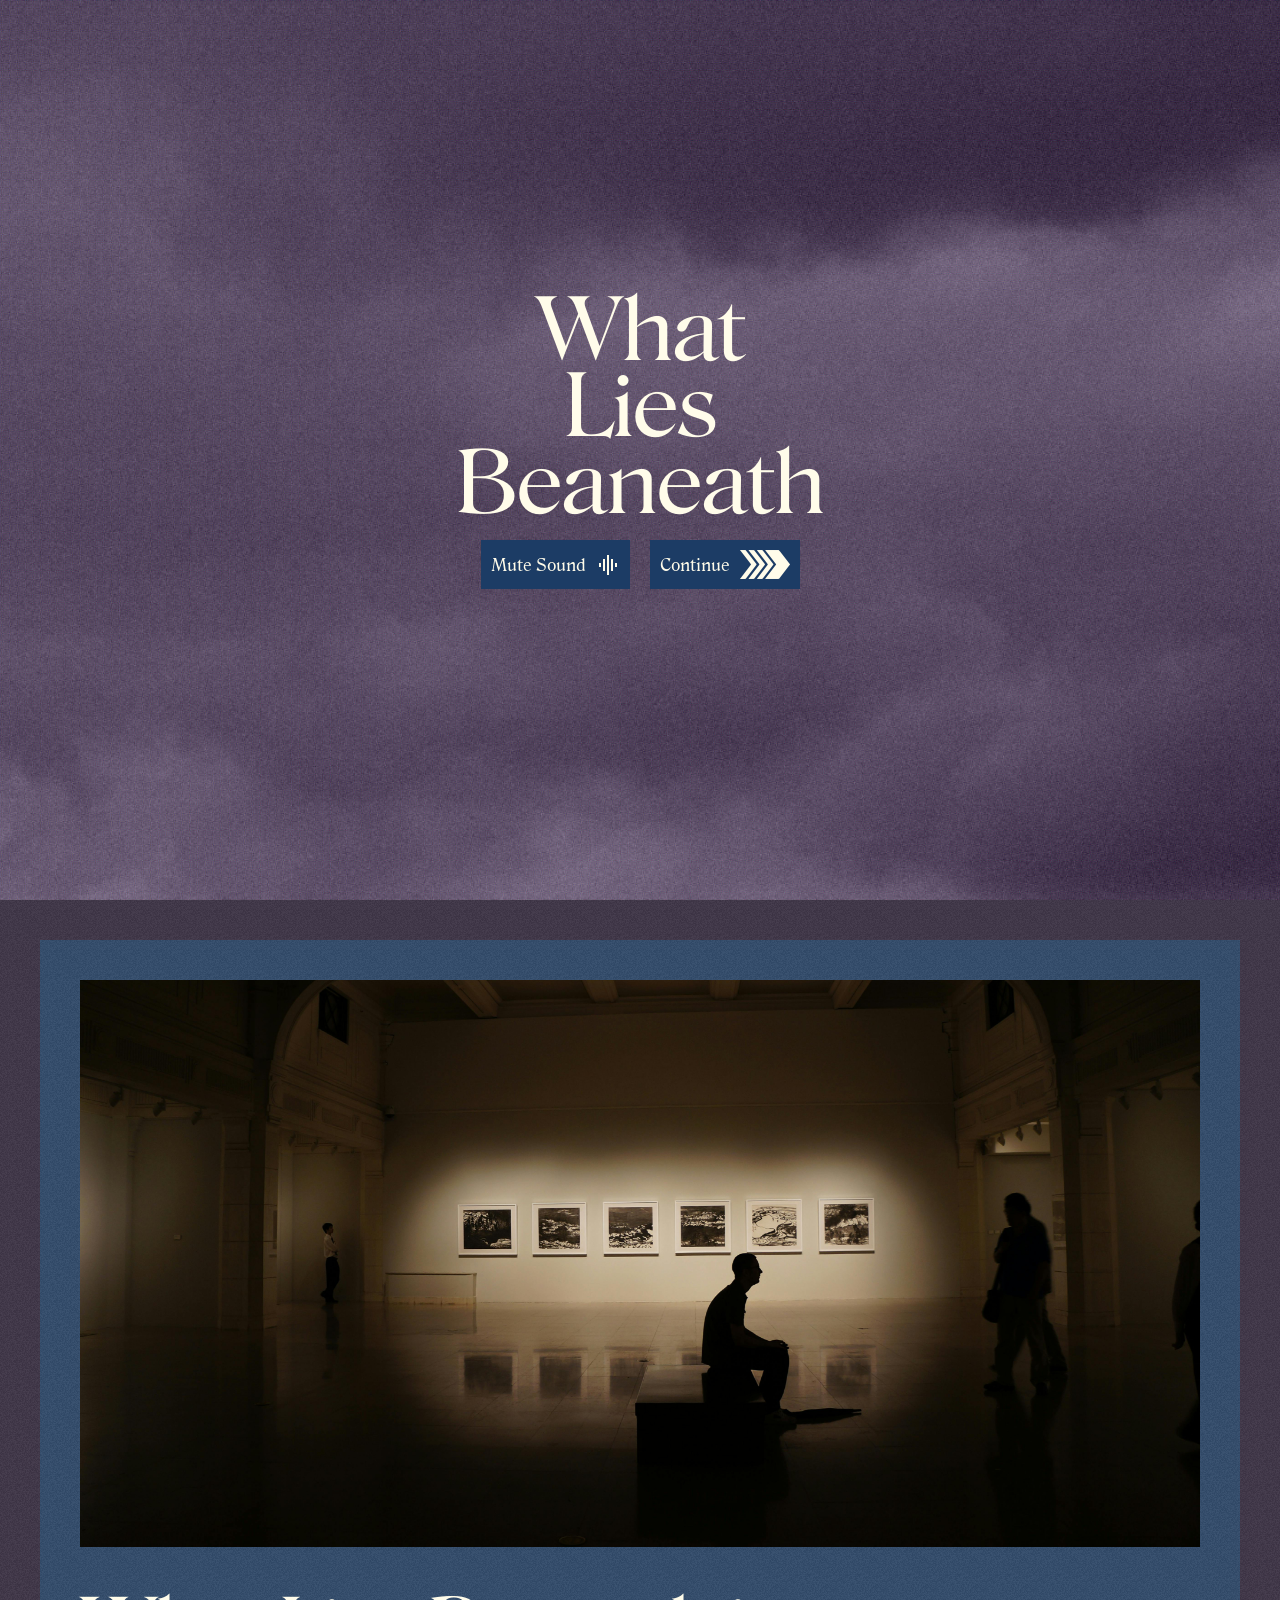
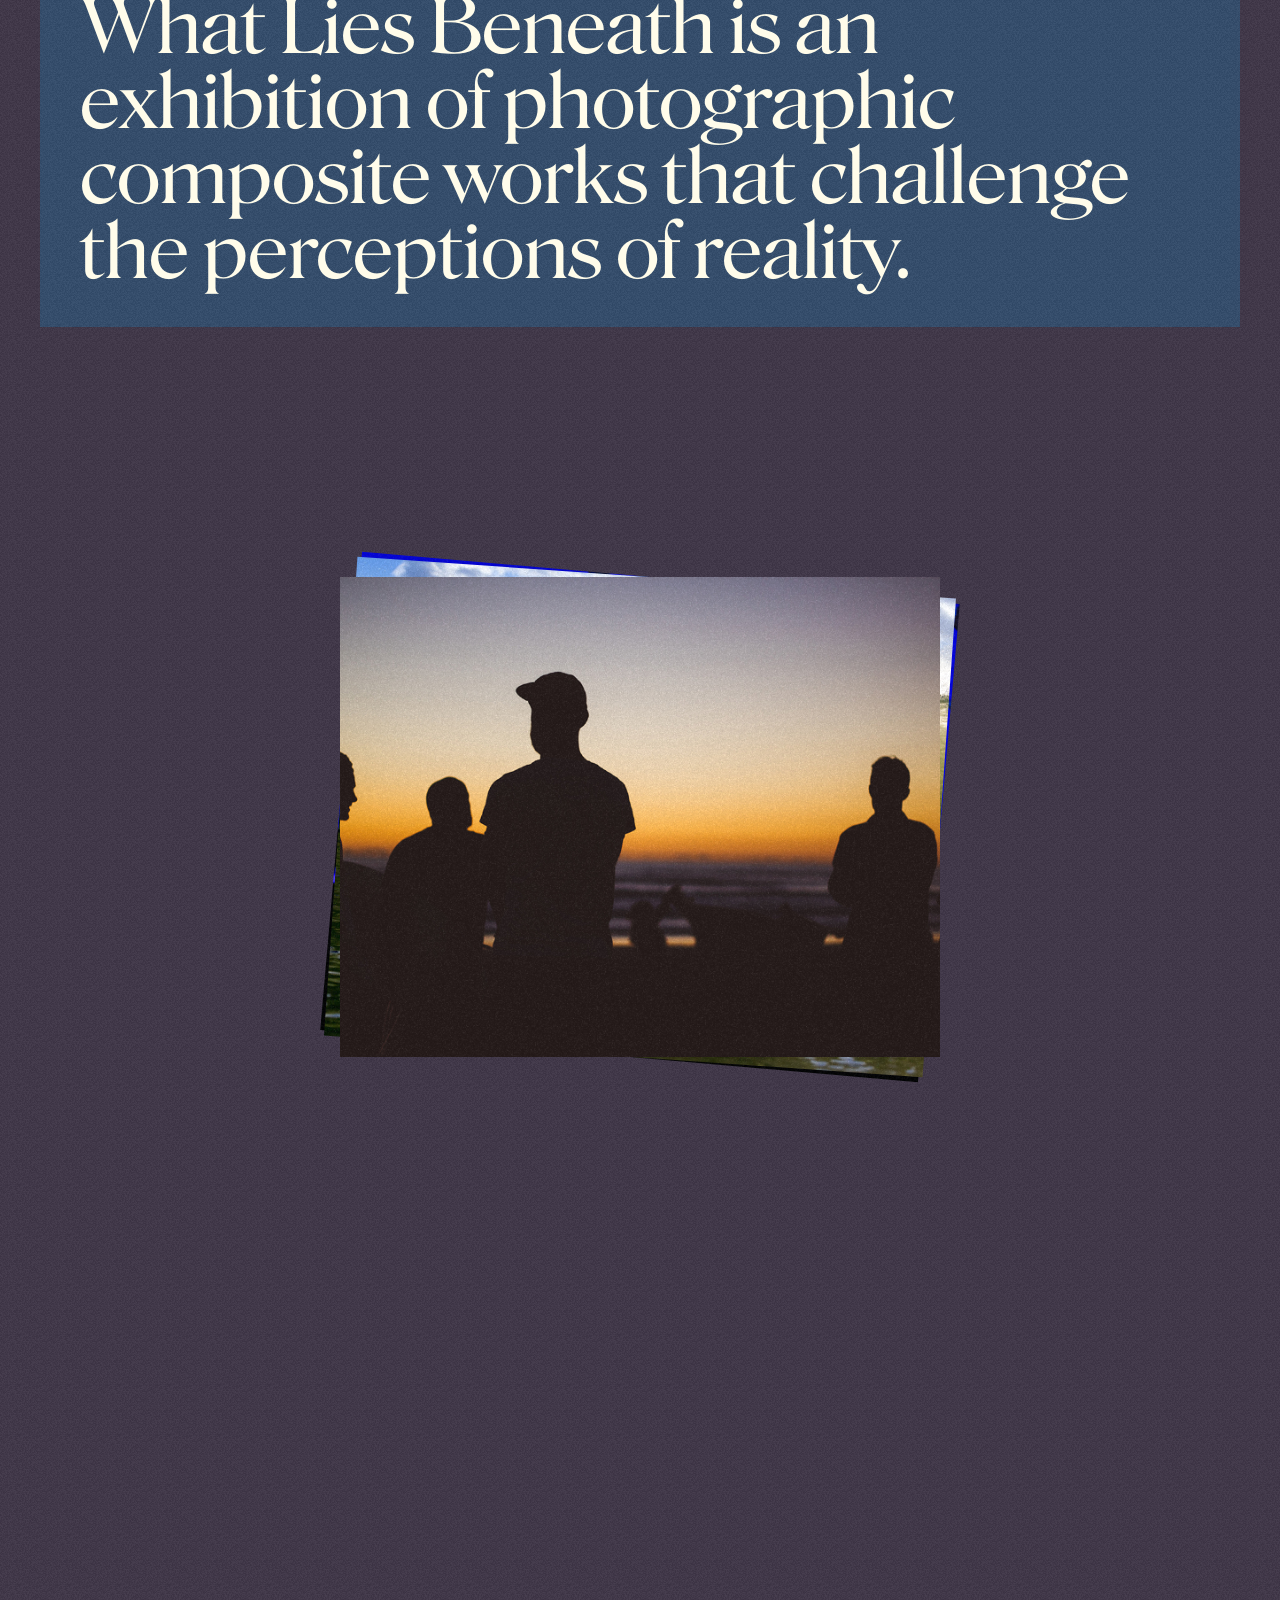
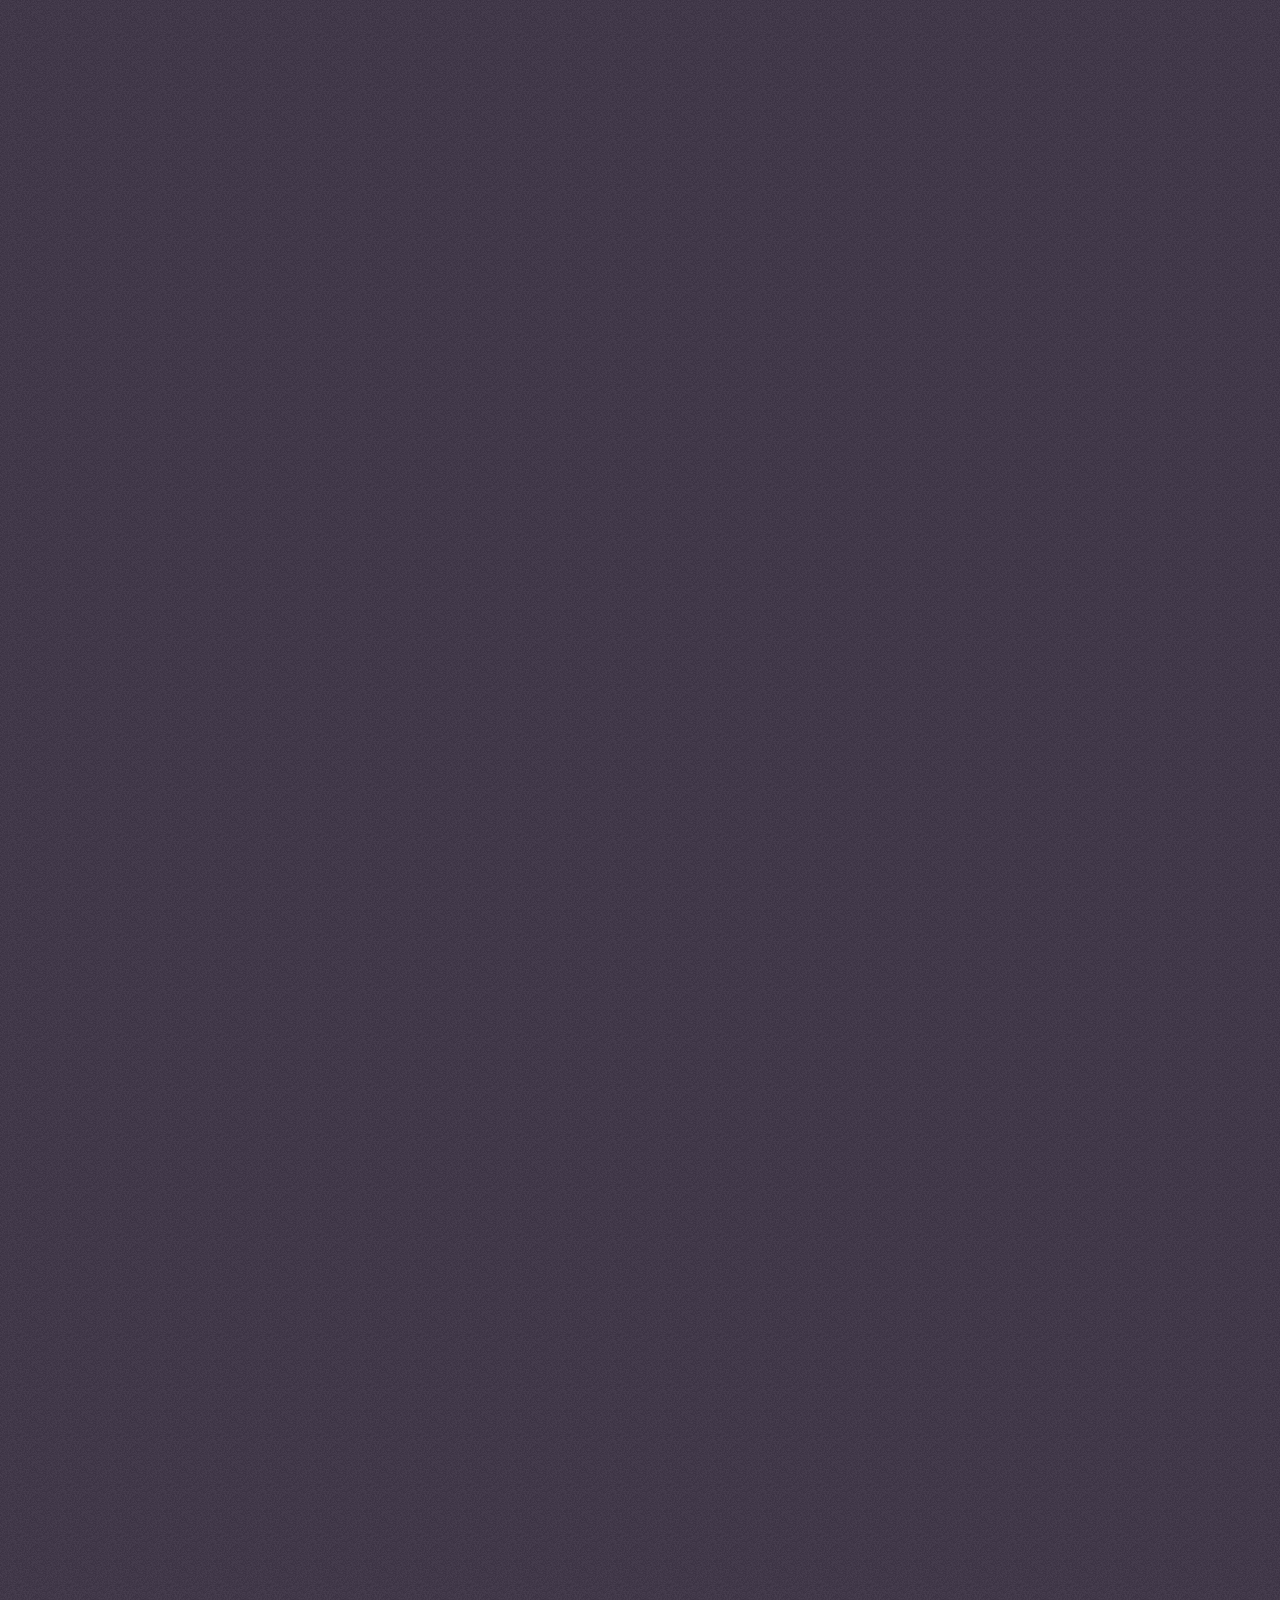
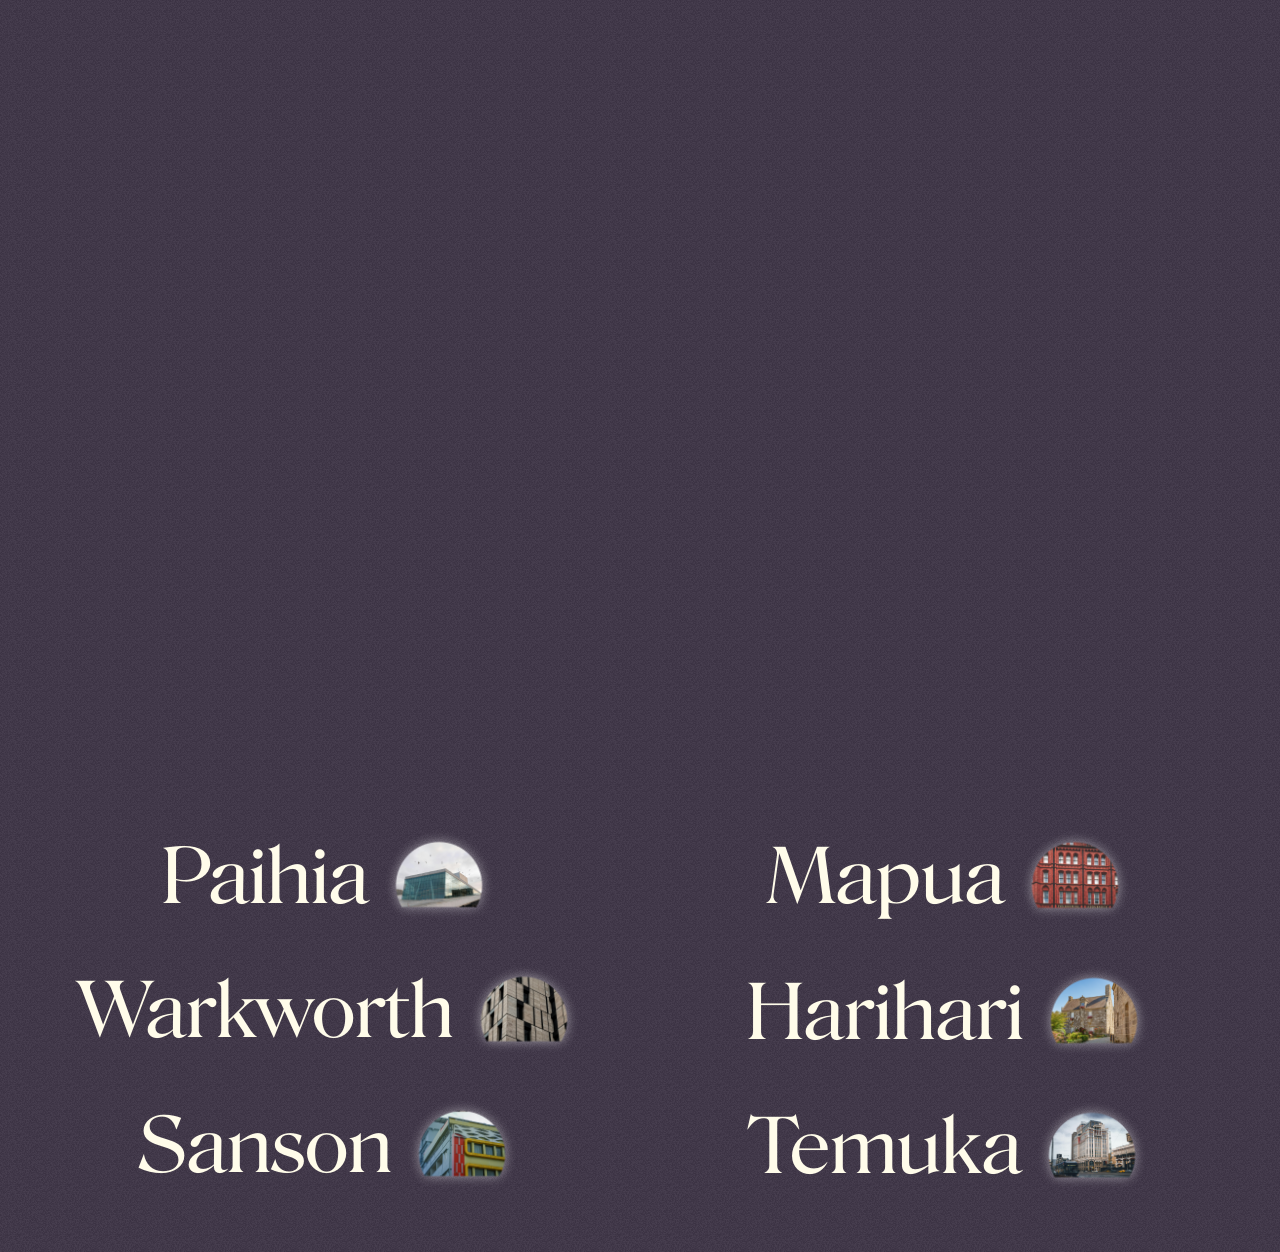
==== index.html @ 0471195c "First version (building the homepage) The homepage is about halfway done." ====
<!DOCTYPE html>
<html lang="en">
    <head>
        <meta charset="UTF-8">
        <meta name="viewport" content="width=device-width, initial-scale=1.0">
        <title>What Lies Beaneath</title>
        <link rel="stylesheet" href="style.css">
    </head>

    <body class="no-scroll">
        <audio src="Assets/backgroundMusic.mp3" id="bg-music"></audio>
        <div class="loading" id="loading">
            <h1>
                What<br>Lies<br>Beaneath
            </h1>
            <div class="loadingButtons">
                <button id="mute">
                    <p>Mute Sound</p><img src="Assets/Images/MusicNote.png" alt=""></button>
                <button id="continue">
                    <p>Continue</p><img src="Assets/Images/Arrow.png" alt=""></button>
            </div>
        </div>

        <header>
            <div class="nav">
                <div class="logo">
                    <img src="Assets/Images/logo.png" alt="">
                </div>
                <div class="navPages">
                    <a href="index.html">
                        <p>Home</p>
                    </a>
                    <a href="exhibition.html">
                        <p>Exhibition</p>
                    </a>
                    <a href="artists.html">
                        <p>Artists</p>
                    </a>
                    <a href="news.html">
                        <p>News</p>
                    </a>
                </div>
            </div>

            <div class="heading">
                <div class="headingFirstRow">
                    <h1>Explore</h1>
                    <a href="exhibition.html"><img src="Assets/Images/roadIntoNowhereForHero.png" alt=""></a>
                    <h1>art,</h1>
                </div>
                <div class="headingSecondRow">
                    <h1>never miss</h1>
                    <a href="news.html"><img src="Assets/Images/galleryForHero.png" alt=""></a>
                    <h1>news</h1>
                </div>
                <div class="headingThirdRow">
                    <h1>and learn about the</h1>
                </div>
                <div class="headingThrthRow">
                    <h1>people</h1>
                    <a href="artists.html"><img src="Assets/Images/artisitForHero.png" alt=""></a>
                    <h1>beneath.</h1>
                </div>
            </div>

            <div class="heroExtraInfo">
                <p>Warkworth</p>
                <p>Until 2ed of June</p>
            </div>
        </header>

        <section class="introText">
            <div class="introContent noise-texture">
                <img src="Assets/Images/artGallery.jpg" alt="">
                <h2>
                    What Lies Beneath is an exhibition of photographic composite works that
                    challenge the perceptions of reality.
                </h2>
            </div>
        </section>

        <section>
            <div id="stack-wrapper">
                <div id="stack-sticky">
                    <div id="stack-inner">
                        <img
                            class="stack-img"
                            id="img-2"
                            src="Assets/Images/silhouetteWithNoise.jpg"
                            alt="Photo 3"/>
                        <img
                            class="stack-img"
                            id="img-1"
                            src="Assets/Images/sharkInWaveWithNoise.jpg"
                            alt="Photo 2"/>
                        <img
                            class="stack-img"
                            id="img-0"
                            src="Assets/Images/silhouette1WithNoise.jpg"
                            alt="Photo 1"/>

                        <a href="exhibition.html">
                            <button id="learnMore">
                                <p>Learn More</p><img src="Assets/Images/Arrow.png" alt=""></button>
                        </a>

                    </div>
                </div>
            </div>

        </section>

        <section class="locations">
            <div class="locationsLeft">
                <button class="accordion">
                    <h2>Paihia</h2><img src="Assets/Images/paihia.png" alt=""></button>
                <div class="panel">
                    <p>Visions and Variety<br>
                        24B Ascension Place<br>
                        Paihia<br>
                        Tuesday 5 January to Friday 29 January</p>
                </div>

                <button class="accordion">
                    <h2>Warkworth</h2><img src="Assets/Images/warkworth.png" alt=""></button>
                <div class="panel">
                    <p>Leamington
                        <br>
                        The Artisans Club<br>
                        6 Rusty Road<br>
                        Warkworth<br>
                        Monday 8 February to Tuesday 2 March</p>
                </div>

                <button class="accordion">
                    <h2>Sanson</h2><img src="Assets/Images/Sanson.png" alt=""></button>
                <div class="panel">
                    <p>Sanson<br>
                        Art & Design House<br>
                        12 Toa Road<br>
                        Sanson<br>
                        Wednesday 10 March to Wednesday 7 April</p>
                </div>
            </div>

            <div class="locationsRight">
                <button class="accordion">
                    <h2>Mapua</h2><img src="Assets/Images/mapua.png" alt=""></button>
                <div class="panel">
                    <p>
                        Essence of Designs<br>
                        63 Tinakori Street<br>
                        Mapua<br>
                        Monday 12 April to Friday 30 April</p>
                </div>

                <button class="accordion">
                    <h2>Harihari</h2><img src="Assets/Images/harihari.png" alt=""></button>
                <div class="panel">
                    <p>
                        Clay and Paper<br>
                        17 Cedar Grove<br>
                        Harihari<br>
                        Thursday 6 May to Tuesday 1 June</p>
                </div>

                <button class="accordion">
                    <h2>Temuka</h2><img src="Assets/Images/temuka.png" alt=""></button>
                <div class="panel">
                    <p>
                        Creative Tales<br>
                        365 Rewa Drive<br>
                        Temuka<br>
                        Tuesday 8 June to Thursday 1 July</p>
                </div>
            </div>
        </section>

        <script src="js.js"></script>
    </body>
</html>
---- style.css ----
* {
    margin: 0;
    padding: 0;
}

body {
    background-color: #2D2037;
    background-image: url([data-uri]);
    overflow-x: hidden;
}

/* .no-scroll {
  overflow: hidden;
} */

@font-face {
    font-family: 'RoslinadaDisplay';
    src: url('Assets/RoslindaleDisplay-Regular-Edu.otf');
    font-size: 85px;
    font-weight: 400;
}

@font-face {
    font-family: 'RoslinadaText';
    src: url('Assets/RoslindaleText-Regular-Edu.woff');
    font-size: 12px;
    font-weight: 400;
}

h1 {
    font-family: 'RoslinadaDisplay';
    color: #FFFCEA;
    font-size: 85px;
    font-weight: 400;
    text-align: center;
    line-height: 0.9;
}

h2 {
    font-family: 'RoslinadaDisplay';
    color: #FFFCEA;
    font-size: 75px;
    font-weight: 300;
    text-align: center;
    line-height: 1;
}

p {
    font-family: 'RoslinadaText';
    color: #FFFCEA;
    font-size: 16px;
    font-weight: 400;
    line-height: 1;
}

/* FONTS USED UNDER LICENSE */

button {
    display: flex;
    flex-direction: row;
    justify-content: center;
    align-items: center;
    padding: 10px;
    background-color: #1C3C65;
    border: solid 0px;
    cursor: pointer;
}

button p {
    text-decoration: none;
}

button img {
    padding-left: 10px;
}

.loading {
    z-index: 4;
    position: absolute;
    top: 0;
    bottom: 0;
    left: 0;
    right: 0;
    width: 100%;
    height: 100%;
    display: flex;
    flex-direction: column;
    justify-content: center;
    align-items: center;
    background: url('Assets/Images/loadingScreenBAckground.png');
    background-position: center;
    background-size: cover;

     /* on your loading screen element */ transition: opacity 0.6s ease; 
}

/* the .hidden class JS will add */ .hidden { opacity: 0; } 

.loadingButtons {
    display: flex;
flex-direction: row;
margin: 10px;
}
.loadingButtons button {
margin: 10px;
}


header {
    width: 100%;
    height: 100vh;
    display: flex;
    flex-direction: column;
    justify-content: center;
    align-items: center;
    background: url('Assets/Images/loadingScreenBAckground.png');
    background-position: center;
    background-size: cover;
}

.nav {
    display: flex;
    flex-direction: row;
    align-items: center;
    justify-content: space-between;
    padding: 20px;
    position: absolute;
    top: 10px;
    left: 10px;
    right: 10px;
}

.navPages {
    display: flex;
    flex-direction: row;
    align-items: center;
}

.navPages a {
    padding-left: 10px;
}

.navPages a {
    text-decoration: none;
}

.logo img {
    height: 100px;
    width: auto;
}

.heading {
    height: 100vh;
    width: 100%;
    display: flex;
    flex-direction: column;
    align-items: center;
    justify-content: center;
    background: url('Assets/Images/heroTextBackground.png');
    background-position: bottom;
    background-size: 80%;
    background-repeat: no-repeat;
}

.headingFirstRow, .headingSecondRow, .headingThirdRow, .headingThrthRow {
    display: flex;
    flex-direction: row;
    align-items: center;
    justify-content: center;
}

.headingFirstRow img, .headingSecondRow img, .headingThirdRow img, .headingThrthRow img {
    width: 120px;
    height: auto;
}

.heroExtraInfo {
    position: absolute;
    padding: 20px;
    bottom: 10px;
    left: 10px;
    right: 10px;
    display: flex;
    flex-direction: row;
    align-items: center;
    justify-content: space-between;
}

section {
    display: flex;
    flex-direction: column;
    width: 100%;
    height: fit-content;
}

.introContent {
    margin: 40px;
    background-color: #1C3C65;
    padding: 40px;
    display: flex;
    flex-direction: column;
    justify-content: center;
    align-items: center;
    background-image: url([data-uri]);
}

.introContent img {
    width: 100%;
    height: auto;
    padding-bottom: 40px;
}

.introContent h2 {
    text-align: left;
}

    /* the tall wrapper — gives the scroll its room to work */
    #stack-wrapper {
      height: 400vh; /* 3x screen height, increase to slow the reveal down */
      position: relative;
    }
 
    /* sticks in place while the wrapper scrolls past */
    #stack-sticky {
      position: sticky;
      top: 0;
      height: 100vh;
      display: flex;
      align-items: center;
      justify-content: center;
    }
 
    /* the container that holds all three images */
    #stack-inner {
      position: relative;
      width: 600px;  /* adjust to your image size */
      height: 480px;
      display: flex;
      justify-content: center;
      align-items: center;
    }
 
    /* every image stacks in the same spot */
    .stack-img {
      position: absolute;
      width: 100%;
      height: 100%;
      object-fit: cover;
      transition: transform 0.3s ease;
    }
 
    /* initial rotations — the fanned-out look */
    #img-2 { transform: rotate(5deg);  z-index: 3; }
    #img-1 { transform: rotate(-4deg); z-index: 2; }
    #img-0 { transform: rotate(0deg);  z-index: 1; }


    .accordion {
  cursor: pointer;
  padding: 18px;
  width: 100%;
  border: none;
  text-align: center;
  outline: none;
  transition: 0.4s;
}

.panel {
  padding: 0 18px;
  display: none;
  overflow: hidden;
  text-align: center;
}

.locations {
    display: flex;
    flex-direction: row;
    width: 100%;
}

.locationsLeft, .locationsRight {
    width: 50%;
    padding: 40px 0px 40px 40px;
}

.locationsRight {
    width: 50%;
    padding: 40px 40px 40px 40px;
}

.locationsLeft button, .locationsRight button {
    background-color: #cccccc00;
}

.locationsLeft button img, .locationsRight button img {
    width: 120px;
    height: auto;
}
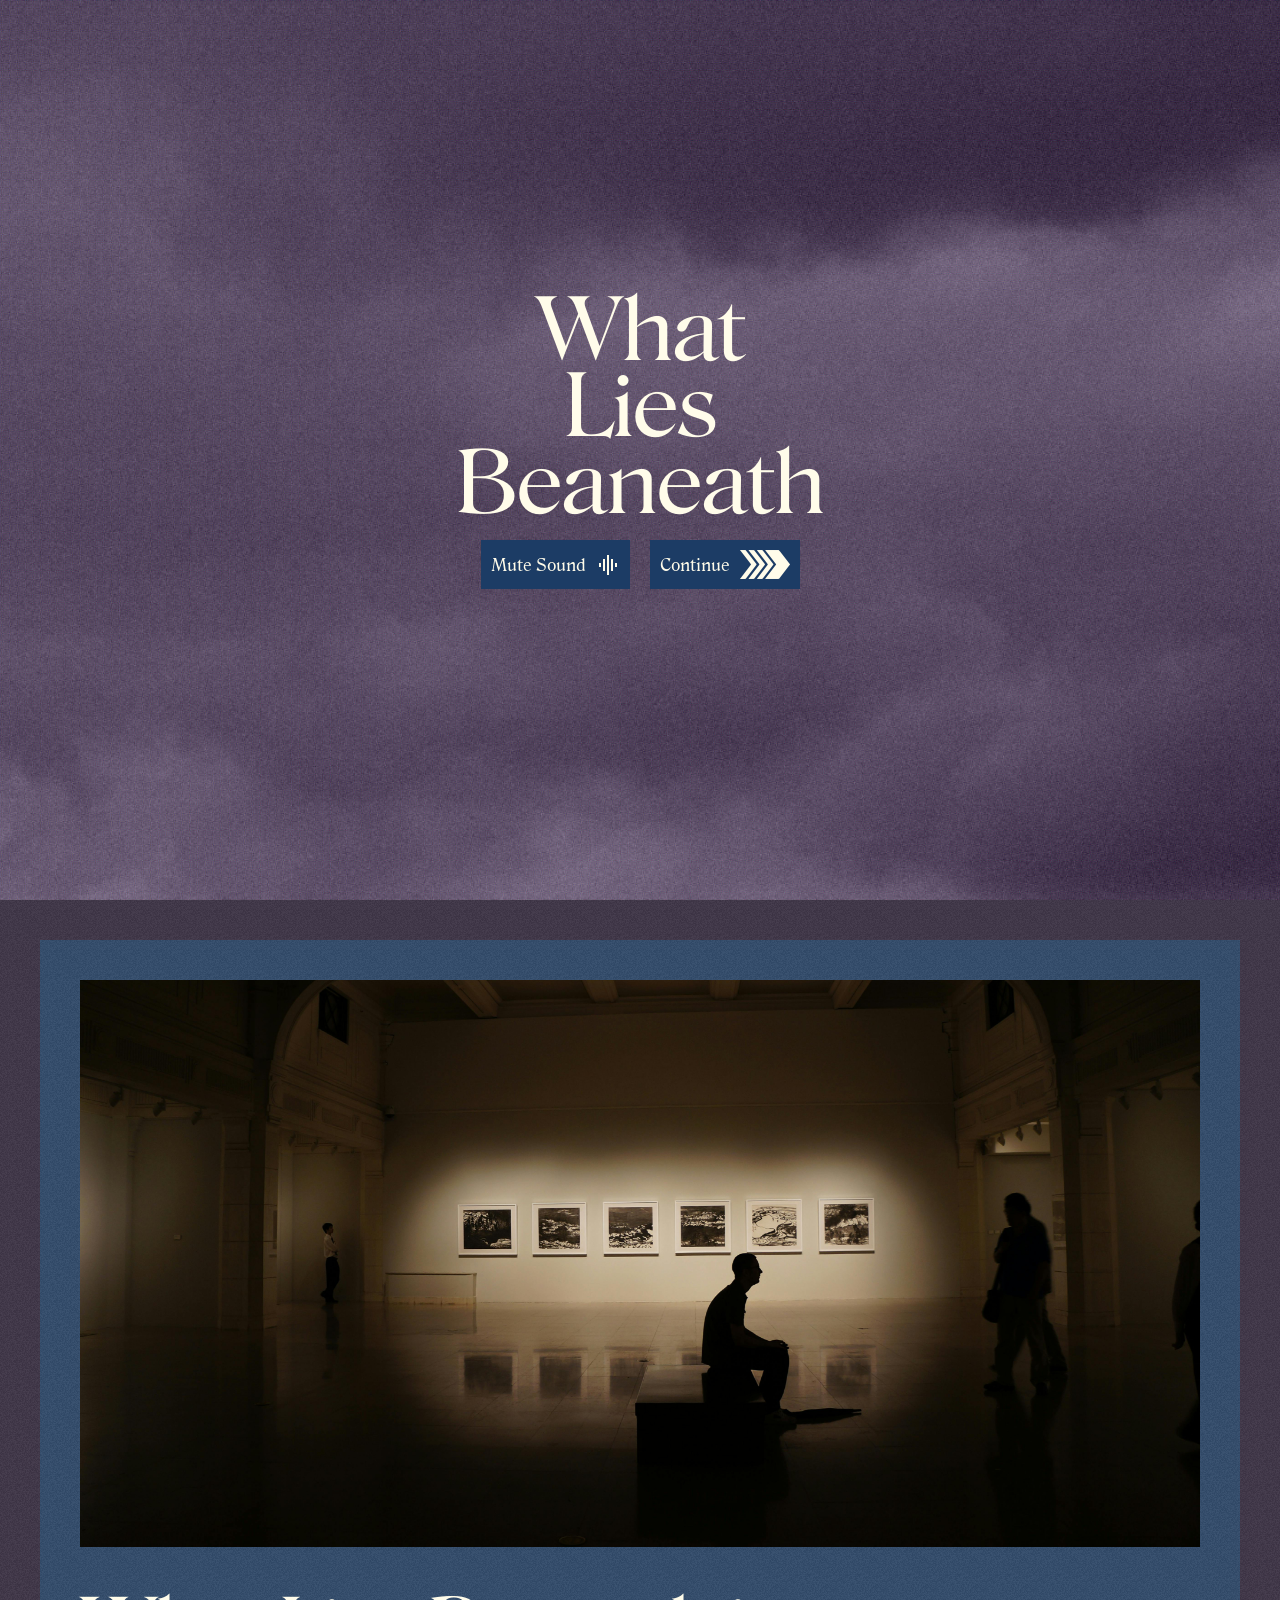
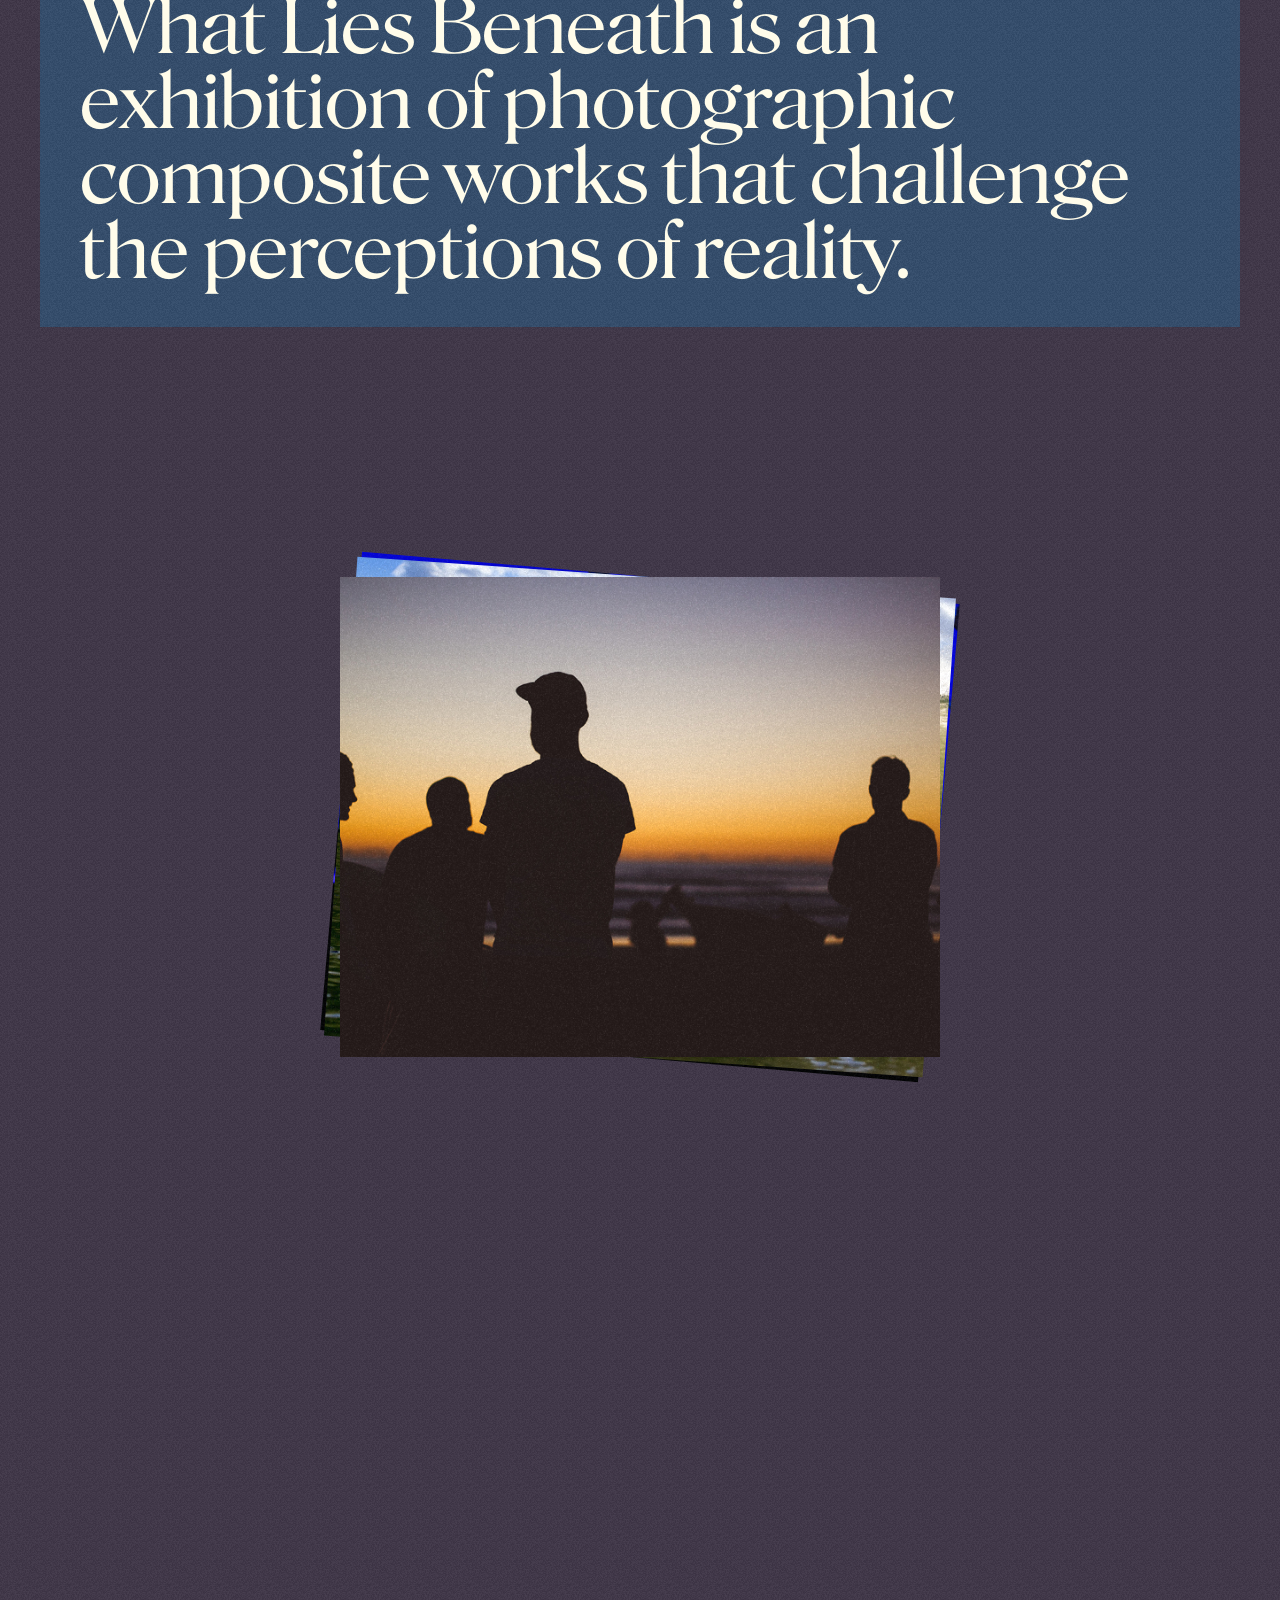
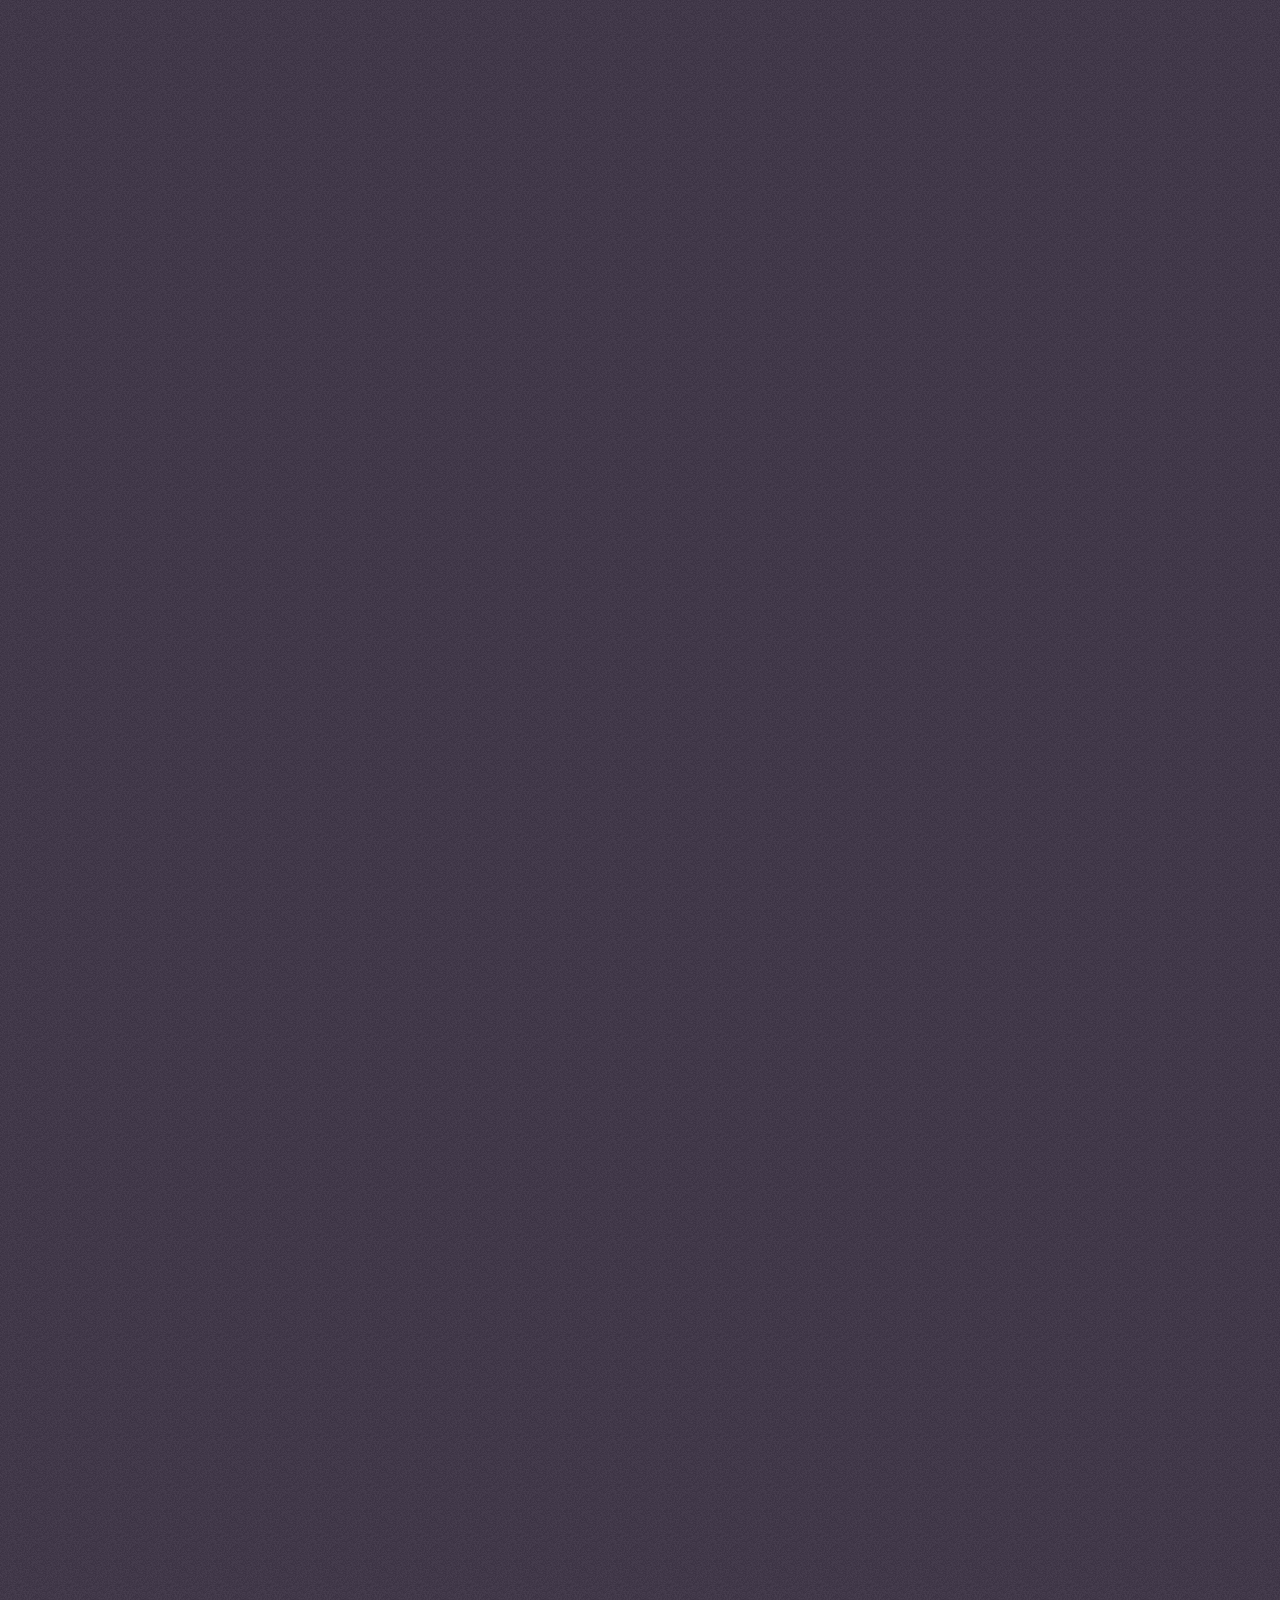
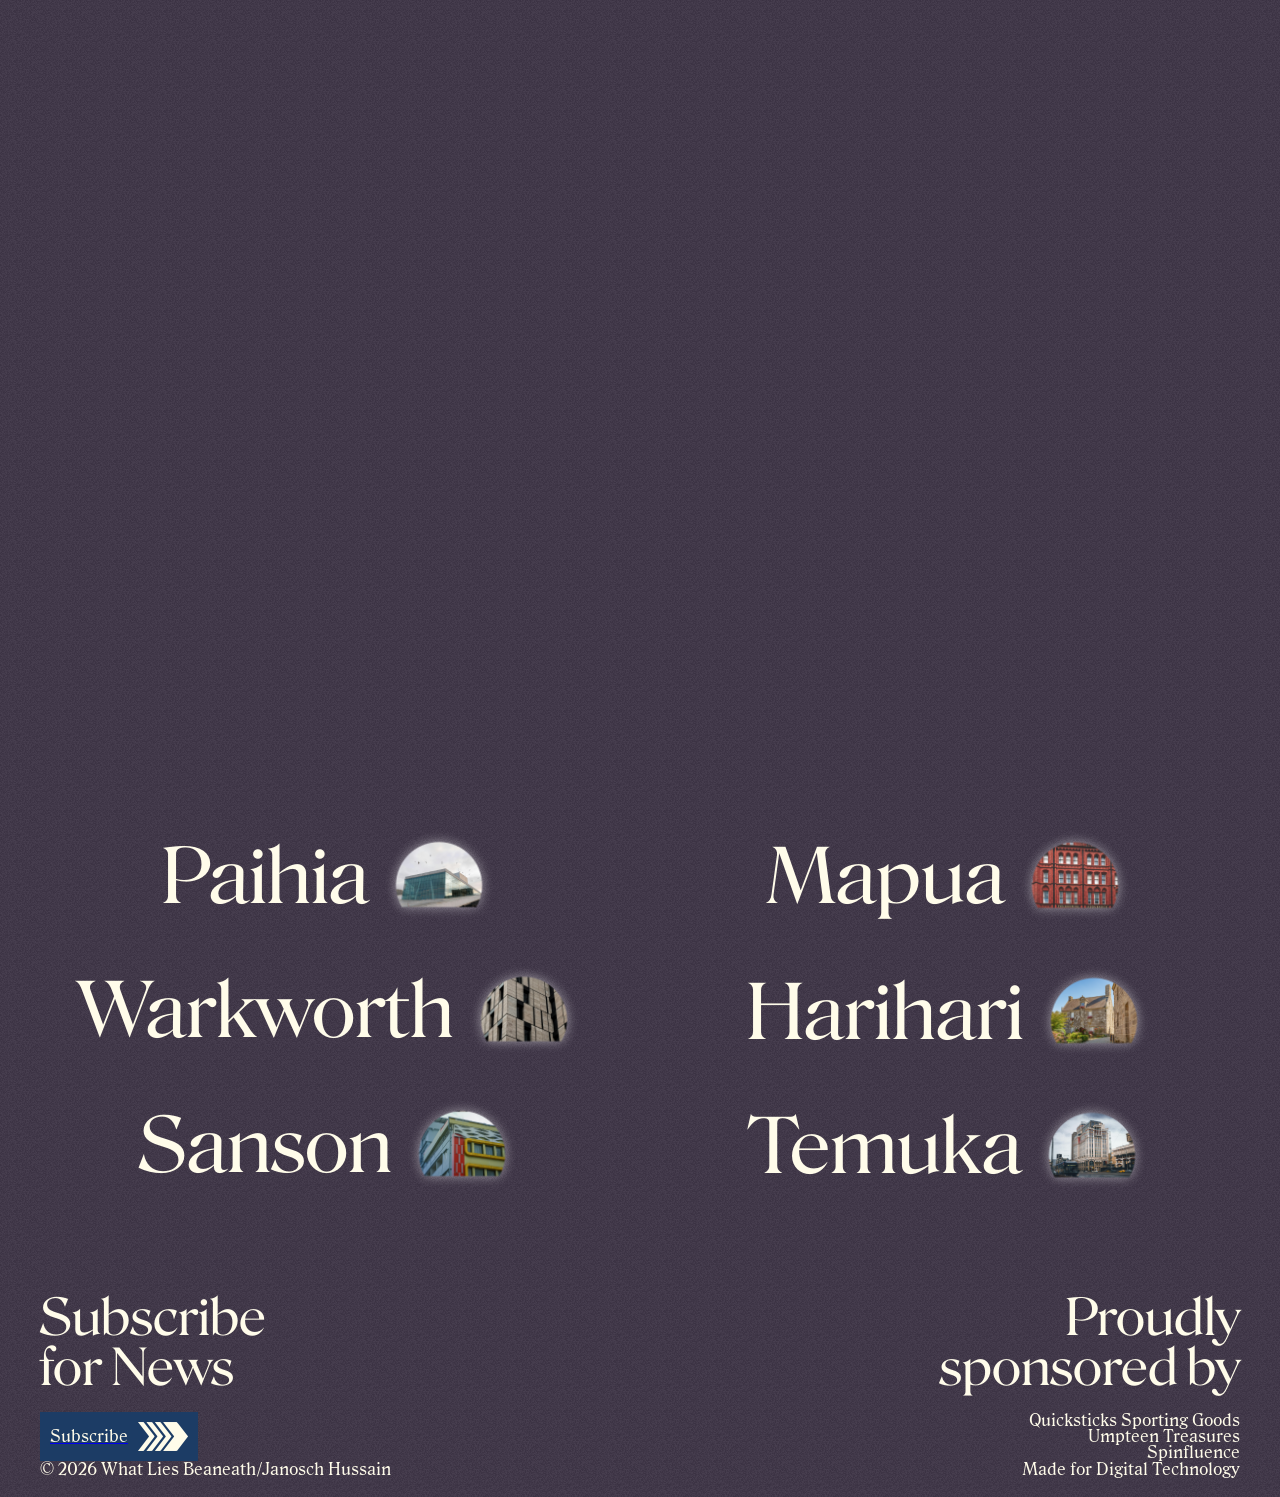
==== commit 0c8486f7: "Version 1.5 improvements to the mobile site" ====
--- a/index.html
+++ b/index.html
@@ -5,10 +5,14 @@
         <meta name="viewport" content="width=device-width, initial-scale=1.0">
         <title>What Lies Beaneath</title>
         <link rel="stylesheet" href="style.css">
+        <link
+            rel="shortcut icon"
+            href="Assets/Images/logoWithoutText.png"
+            type="image/x-icon">
     </head>
 
     <body class="no-scroll">
-        <audio src="Assets/backgroundMusic.mp3" id="bg-music"></audio>
+        <audio src="Assets/backgroundMusic.mp3" id="bg-music" loop="loop"></audio>
         <div class="loading" id="loading">
             <h1>
                 What<br>Lies<br>Beaneath
@@ -24,7 +28,7 @@
         <header>
             <div class="nav">
                 <div class="logo">
-                    <img src="Assets/Images/logo.png" alt="">
+                    <a href="index.html"><img src="Assets/Images/logo.png" alt=""></a>
                 </div>
                 <div class="navPages">
                     <a href="index.html">
@@ -176,6 +180,66 @@
             </div>
         </section>
 
+        <footer class="mobileFooter">
+            <div class="footerNewsMobile">
+                <div>
+                    <h3>
+                        Subscribe<br>for News
+                    </h3>
+                    <a href="news.html">
+                        <button id="learnMore">
+                            <p>Subscribe</p><img src="Assets/Images/Arrow.png" alt=""></button>
+                    </a>
+                </div>
+            </div>
+
+            <div class="footerSponsoredMobile">
+                <div>
+                    <h3>
+                        Proudly sponsored by
+                    </h3>
+                    <p>Quicksticks Sporting Goods<br>Umpteen Treasures<br>Spinfluence</p>
+                </div>
+            </div>
+            <div class="footerLogoMobile">
+                <img src="Assets/Images/logoWithoutText.png" alt="">
+            </div>
+                            <div>
+                    <p>© 2026 What Lies Beaneath/Janosch Hussain</p>
+                </div>
+        </footer>
+
+        <footer class="desktopFooter">
+            <div class="footerNews">
+                <div>
+                    <h3>
+                        Subscribe<br>for News
+                    </h3>
+                    <a href="news.html">
+                        <button id="learnMore">
+                            <p>Subscribe</p><img src="Assets/Images/Arrow.png" alt=""></button>
+                    </a>
+                </div>
+                <div>
+                    <p>© 2026 What Lies Beaneath/Janosch Hussain</p>
+                </div>
+            </div>
+            <div class="footerLogo">
+                <img src="Assets/Images/logoWithoutText.png" alt="">
+            </div>
+            <div class="footerSponsored">
+                <div>
+                    <h3>
+                        Proudly sponsored by
+                    </h3>
+                    <p>Quicksticks Sporting Goods<br>Umpteen Treasures<br>Spinfluence</p>
+                </div>
+                <div>
+                    <p>Made for Digital Technology</p>
+                </div>
+            </div>
+        </footer>
+
         <script src="js.js"></script>
     </body>
 </html>
--- a/style.css
+++ b/style.css
@@ -5,24 +5,24 @@
 
 body {
     background-color: #2D2037;
-    background-image: url([data-uri]);
+    background-image: url("[data-uri]");
     overflow-x: hidden;
 }
 
-/* .no-scroll {
-  overflow: hidden;
-} */
+.no-scroll {
+    overflow: hidden;
+}
 
 @font-face {
     font-family: 'RoslinadaDisplay';
-    src: url('Assets/RoslindaleDisplay-Regular-Edu.otf');
+    src: url("Assets/RoslindaleDisplay-Regular-Edu.otf");
     font-size: 85px;
     font-weight: 400;
 }
 
 @font-face {
     font-family: 'RoslinadaText';
-    src: url('Assets/RoslindaleText-Regular-Edu.woff');
+    src: url("Assets/RoslindaleText-Regular-Edu.woff");
     font-size: 12px;
     font-weight: 400;
 }
@@ -45,6 +45,15 @@
     line-height: 1;
 }
 
+h3 {
+    font-family: 'RoslinadaDisplay';
+    color: #FFFCEA;
+    font-size: 50px;
+    font-weight: 300;
+    text-align: center;
+    line-height: 1;
+}
+
 p {
     font-family: 'RoslinadaText';
     color: #FFFCEA;
@@ -53,6 +62,15 @@
     line-height: 1;
 }
 
+@media  (max-width: 800px) {
+    h1 {
+        font-size: 2.5em;
+    }
+    h2 {
+        font-size: 2.5em;
+    }
+}
+
 /* FONTS USED UNDER LICENSE */
 
 button {
@@ -62,16 +80,24 @@
     align-items: center;
     padding: 10px;
     background-color: #1C3C65;
-    border: solid 0px;
+    border: solid 0;
     cursor: pointer;
-}
-
-button p {
+    text-decoration: none;
+    color: #FFFCEA;
+}
+
+a button {
     text-decoration: none;
 }
 
 button img {
     padding-left: 10px;
+}
+
+button:hover {
+    background-color: #2D2037;
+    transition: transform 0.3s ease;
+
 }
 
 .loading {
@@ -87,33 +113,92 @@
     flex-direction: column;
     justify-content: center;
     align-items: center;
-    background: url('Assets/Images/loadingScreenBAckground.png');
+    background: url("Assets/Images/loadingScreenBAckground.png");
+    background-position: center;
+    background-size: cover; /* on your loading screen element */
+    transition: opacity 0.6s ease;
+}
+/* the .hidden class JS will add */
+.hidden {
+    opacity: 0;
+}
+
+.loadingButtons {
+    display: flex;
+    flex-direction: row;
+    margin: 10px;
+}
+.loadingButtons button {
+    margin: 10px;
+}
+
+#audio-prompt {
+    position: absolute;
+    z-index: 5;
+    background-color: #FFFCEA;
+    padding: 40px;
+    top: 45%;
+    left: 0;
+    right: 0;
+    margin-left: auto;
+    margin-right: auto;
+    width: 300px;
+    /* Need a specific value to work */
+    border-radius: 20px;
+    display: flex;
+    flex-direction: row;
+    justify-content: space-between;
+    align-items: center;
+}
+
+#audio-prompt p {
+    color: #2D2037;
+}
+
+header {
+    width: 100%;
+    height: 100vh;
+    display: flex;
+    flex-direction: column;
+    justify-content: center;
+    align-items: center;
+    background: url("Assets/Images/loadingScreenBAckground.png");
     background-position: center;
     background-size: cover;
-
-     /* on your loading screen element */ transition: opacity 0.6s ease; 
-}
-
-/* the .hidden class JS will add */ .hidden { opacity: 0; } 
-
-.loadingButtons {
-    display: flex;
-flex-direction: row;
-margin: 10px;
-}
-.loadingButtons button {
-margin: 10px;
-}
-
-
-header {
+}
+
+.headingNews {
     width: 100%;
     height: 100vh;
     display: flex;
     flex-direction: column;
     justify-content: center;
     align-items: center;
-    background: url('Assets/Images/loadingScreenBAckground.png');
+    background: url("Assets/Images/backgroundBlue.png");
+    background-position: center;
+    background-size: cover;
+}
+
+.headingArtists {
+    width: 100%;
+    height: 100vh;
+    display: flex;
+    flex-direction: column;
+    justify-content: center;
+    align-items: center;
+    background: url("Assets/Images/backgroundYellow.png");
+    background-position: center;
+    background-size: cover;
+}
+
+.headingExhibition {
+    width: 100%;
+    height: 100vh;
+    display: flex;
+    flex-direction: column;
+    justify-content: center;
+    align-items: center;
+    background: url("Assets/Images/backgroundPink.png");
     background-position: center;
     background-size: cover;
 }
@@ -149,6 +234,18 @@
     width: auto;
 }
 
+@media  (max-width: 800px) {
+    .nav {
+        flex-direction: column;
+    }
+
+    .logo img {
+    height: 70px;
+    width: auto;
+    padding-bottom: 10px;
+}
+}
+
 .heading {
     height: 100vh;
     width: 100%;
@@ -156,20 +253,27 @@
     flex-direction: column;
     align-items: center;
     justify-content: center;
-    background: url('Assets/Images/heroTextBackground.png');
+    background: url("Assets/Images/heroTextBackground.png");
     background-position: bottom;
     background-size: 80%;
     background-repeat: no-repeat;
 }
 
-.headingFirstRow, .headingSecondRow, .headingThirdRow, .headingThrthRow {
-    display: flex;
-    flex-direction: row;
-    align-items: center;
-    justify-content: center;
-}
-
-.headingFirstRow img, .headingSecondRow img, .headingThirdRow img, .headingThrthRow img {
+.headingFirstRow,
+.headingSecondRow,
+.headingThirdRow,
+.headingThrthRow {
+    display: flex;
+    flex-direction: row;
+    align-items: center;
+    justify-content: center;
+    overflow: hidden;
+}
+
+.headingFirstRow img,
+.headingSecondRow img,
+.headingThirdRow img,
+.headingThrthRow img {
     width: 120px;
     height: auto;
 }
@@ -186,11 +290,156 @@
     justify-content: space-between;
 }
 
+@media  (max-width: 800px) {
+    .headingFirstRow img,
+.headingSecondRow img,
+.headingThirdRow img,
+.headingThrthRow img {
+    width: 60px;
+    height: auto;
+}
+.headingThirdRow {
+    padding-top: 5px;
+    padding-bottom: 5px;
+}
+.heading {
+    background-position: bottom;
+    background-size: 100vh;
+    background-repeat: no-repeat;
+}
+}
+
 section {
     display: flex;
     flex-direction: column;
     width: 100%;
     height: fit-content;
+}
+
+footer {
+    display: flex;
+    flex-direction: row;
+    width: 100%;
+    height: auto;
+}
+
+.footerLogo {
+    display: flex;
+    justify-content: center;
+    align-items: center;
+    width: 33%;
+}
+
+.footerLogo img {
+    width: 100%;
+}
+
+.footerNews {
+    display: flex;
+    flex-direction: column;
+    justify-content: space-between;
+    align-items: start;
+    padding-bottom: 20px;
+    margin: 40px 40px 0;
+    width: 33%;
+}
+
+.footerNews h3 {
+    text-align: left;
+    padding-bottom: 20px;
+}
+
+.footerSponsored {
+    display: flex;
+    flex-direction: column;
+    justify-content: space-between;
+    align-items: end;
+    padding-bottom: 20px;
+    margin: 40px 40px 0;
+    width: 33%;
+}
+
+.footerSponsored h3 {
+    text-align: right;
+    padding-bottom: 20px;
+}
+
+.footerSponsored p {
+    text-align: right;
+}
+
+@media  (max-width: 800px) {
+    footer {
+    flex-direction: column;
+}
+}
+
+/* MOBILE FOOTER */
+
+.mobileFooter {
+    display: flex;
+    flex-direction: column;
+    height: auto;
+    align-items: center;
+    justify-content: center;
+width: 100%;
+}
+
+.footerLogoMobile {
+    display: flex;
+    justify-content: center;
+    align-items: center;
+    width: 100%;
+}
+
+.footerLogoMobile img {
+    width: 90%;
+    padding: 20px;
+}
+
+.footerNewsMobile {
+    display: flex;
+    flex-direction: column;
+    justify-content: space-between;
+    align-items: start;
+    padding-bottom: 20px;
+    width: 100%;
+   margin: 20px;
+}
+
+.footerNewsMobile h3 {
+    text-align: left;
+    padding-bottom: 20px;
+}
+
+.footerSponsoredMobile {
+    display: flex;
+    flex-direction: column;
+    justify-content: space-between;
+    align-items: start;
+    padding-bottom: 20px;
+    width: 100%;
+}
+
+.footerSponsoredMobile h3 {
+    text-align: left;
+    padding-bottom: 20px;
+}
+
+.footerSponsoredMobile p {
+    text-align: left;
+}
+
+@media  (max-width: 900px) {
+    .desktopFooter {
+    display: none;
+}
+}
+
+@media (min-width: 901px) {
+    .mobileFooter {
+        display: none;
+    }
 }
 
 .introContent {
@@ -201,7 +450,7 @@
     flex-direction: column;
     justify-content: center;
     align-items: center;
-    background-image: url([data-uri]);
+    background-image: url("[data-uri]");
 }
 
 .introContent img {
@@ -210,66 +459,83 @@
     padding-bottom: 40px;
 }
 
+@media  (max-width: 800px) {
+.introContent {
+    padding: 20px;
+}
+}
+
 .introContent h2 {
     text-align: left;
 }
 
-    /* the tall wrapper — gives the scroll its room to work */
-    #stack-wrapper {
-      height: 400vh; /* 3x screen height, increase to slow the reveal down */
-      position: relative;
-    }
- 
-    /* sticks in place while the wrapper scrolls past */
-    #stack-sticky {
-      position: sticky;
-      top: 0;
-      height: 100vh;
-      display: flex;
-      align-items: center;
-      justify-content: center;
-    }
- 
-    /* the container that holds all three images */
-    #stack-inner {
-      position: relative;
-      width: 600px;  /* adjust to your image size */
-      height: 480px;
-      display: flex;
-      justify-content: center;
-      align-items: center;
-    }
- 
-    /* every image stacks in the same spot */
-    .stack-img {
-      position: absolute;
-      width: 100%;
-      height: 100%;
-      object-fit: cover;
-      transition: transform 0.3s ease;
-    }
- 
-    /* initial rotations — the fanned-out look */
-    #img-2 { transform: rotate(5deg);  z-index: 3; }
-    #img-1 { transform: rotate(-4deg); z-index: 2; }
-    #img-0 { transform: rotate(0deg);  z-index: 1; }
-
-
-    .accordion {
-  cursor: pointer;
-  padding: 18px;
-  width: 100%;
-  border: none;
-  text-align: center;
-  outline: none;
-  transition: 0.4s;
+/* the tall wrapper — gives the scroll its room to work */
+#stack-wrapper {
+    height: 400vh;
+    /* 3x screen height, increase to slow the reveal down */
+    position: relative;
+    overflow-x: hidden;
+}
+
+/* sticks in place while the wrapper scrolls past */
+#stack-sticky {
+    position: sticky;
+    top: 0;
+    height: 100vh;
+    display: flex;
+    align-items: center;
+    justify-content: center;
+}
+
+/* the container that holds all three images */
+#stack-inner {
+    position: relative;
+    width: 600px;
+    /* adjust to your image size */
+    height: 480px;
+    display: flex;
+    justify-content: center;
+    align-items: center;
+}
+
+/* every image stacks in the same spot */
+.stack-img {
+    position: absolute;
+    width: 100%;
+    height: 100%;
+    object-fit: cover;
+    transition: transform 0.3s ease;
+}
+
+/* initial rotations — the fanned-out look */
+#img-2 {
+    transform: rotate(5deg);
+    z-index: 3;
+}
+#img-1 {
+    transform: rotate(-4deg);
+    z-index: 2;
+}
+#img-0 {
+    transform: rotate(0deg);
+    z-index: 1;
+}
+
+.accordion {
+    cursor: pointer;
+    padding: 18px;
+    width: 100%;
+    border: none;
+    text-align: center;
+    outline: none;
+    transition: 0.4s;
 }
 
 .panel {
-  padding: 0 18px;
-  display: none;
-  overflow: hidden;
-  text-align: center;
+    padding: 0 18px;
+    display: none;
+    overflow: hidden;
+    text-align: center;
 }
 
 .locations {
@@ -278,21 +544,235 @@
     width: 100%;
 }
 
-.locationsLeft, .locationsRight {
-    width: 50%;
-    padding: 40px 0px 40px 40px;
-}
-
+.locationsLeft,
 .locationsRight {
     width: 50%;
-    padding: 40px 40px 40px 40px;
-}
-
-.locationsLeft button, .locationsRight button {
+    padding: 40px 0 40px 40px;
+}
+
+.locationsRight {
+    width: 50%;
+    padding: 40px;
+}
+
+.locationsLeft button,
+.locationsRight button {
     background-color: #cccccc00;
 }
 
-.locationsLeft button img, .locationsRight button img {
+.locationsLeft button img,
+.locationsRight button img {
     width: 120px;
     height: auto;
+}
+
+@media  (max-width: 800px) {
+.locations {
+    flex-direction: column;
+}
+.locationsLeft,
+.locationsRight {
+    width: 100%;
+    padding: 0px;
+}
+}
+
+/* Form */
+
+form {
+    width: 75%;
+    margin: 25px auto 0;
+    color: #fff;
+    z-index: 1;
+}
+
+form h3 {
+    font-size: 2em;
+    margin: 0 0 25px;
+}
+
+form div {
+    margin: 0 0 15px;
+    position: relative;
+}
+
+form > div:last-of-type {
+    margin-top: 20px;
+    border-top: 1px solid #ccc;
+    padding-top: 10px;
+}
+
+form input,
+form textarea {
+    padding: 20px 32px;
+    outline: none;
+    border: 1px solid rgba(0, 0, 0, 0);
+    width: 80%;
+    color: #000000;
+    font-size: 0.9em;
+    background-color: #1C3C65;
+}
+
+form input[type="submit"] {
+    display: flex;
+    flex-direction: row;
+    justify-content: center;
+    align-items: center;
+    padding: 10px;
+    background-color: #1C3C65;
+    border: solid 0;
+    cursor: pointer;
+    text-decoration: none;
+    color: #FFFCEA;
+    width: 200px;
+    border-radius: 0px;
+}
+
+label {
+    display: block;
+}
+
+form input[type="checkbox"] {
+    width: auto;
+    position: relative;
+    top: -2px;
+}
+
+form input[type="checkbox"] + label {
+    display: inline;
+    padding-left: 10px;
+    font-style: normal;
+}
+
+/* Adding a pseudo-element (*) after each of the required labels */
+
+input:required {
+    content: 'required';
+    font-style: italic;
+    padding-left: 10px;
+    font: 0.8em;
+}
+
+form p {
+    margin-bottom: 20px;
+}
+
+/* Image slideshow */
+
+.imgcontainer {
+    position: relative;
+    width: 50%;
+}
+
+/* Next and previous buttons */
+.next,
+.prev {
+    cursor: pointer;
+    position: absolute;
+    top: 50%;
+    width: auto;
+    padding: 20px;
+    margin-top: 0;
+    -webkit-user-select: none;
+}
+
+.next img,
+.prev img {
+    width: 40px;
+    height: auto;
+}
+
+/* position the next button to the right  */
+.next {
+    right: 0;
+}
+
+/* hide large images by default use JS  */
+.mySlides {
+    display: none;
+}
+
+.mySlides img {
+    width: 100%;
+    height: auto;
+}
+
+.mySlides h2 {
+    padding: 20px;
+}
+.imageGallery {
+    width: 100%;
+    max-width: 1280px;
+    display: flex;
+    align-items: center;
+    justify-content: center;
+    margin-bottom: 60px;
+    margin-top: 60px;
+}
+
+.exhibitionImageRight {
+    display: flex;
+    flex-direction: row;
+    justify-content: space-between;
+    align-items: baseline;
+    margin-top: 60px;
+    margin-bottom: 60px;
+    margin-left: 40px;
+    margin-right: 40px;
+}
+
+.exhibitionImageRight img {
+    width: 45%;
+    padding-left: 20px;
+}
+
+.exhibitionImageLeft {
+    display: flex;
+    flex-direction: row;
+    justify-content: space-between;
+    align-items: baseline;
+    margin-top: 60px;
+    margin-bottom: 60px;
+    margin-left: 40px;
+    margin-right: 40px;
+}
+
+.exhibitionImageLeft img {
+    width: 45%;
+    padding-right: 20px;
+}
+
+@media  (max-width: 800px) {
+    .exhibitionImageLeft {
+        flex-direction: column;
+    }
+    .exhibitionImageRight {
+        flex-direction: column;
+            justify-content: center;
+    align-items: center;
+    }
+    .exhibitionImageRight img {
+    width: 100%;
+    padding: 40px 0px 0px 0px;
+}
+    .exhibitionImageLeft {
+        flex-direction: column;
+                    justify-content: center;
+    align-items: center;
+    }
+    .exhibitionImageLeft img {
+    width: 100%;
+    padding: 0px 0px 40px 0px;
+}
+
+.next,
+.prev {
+    cursor: pointer;
+    position: absolute;
+    top: 100px;
+    width: auto;
+    padding: 20px;
+    margin-top: 0;
+    -webkit-user-select: none;
+}
 }
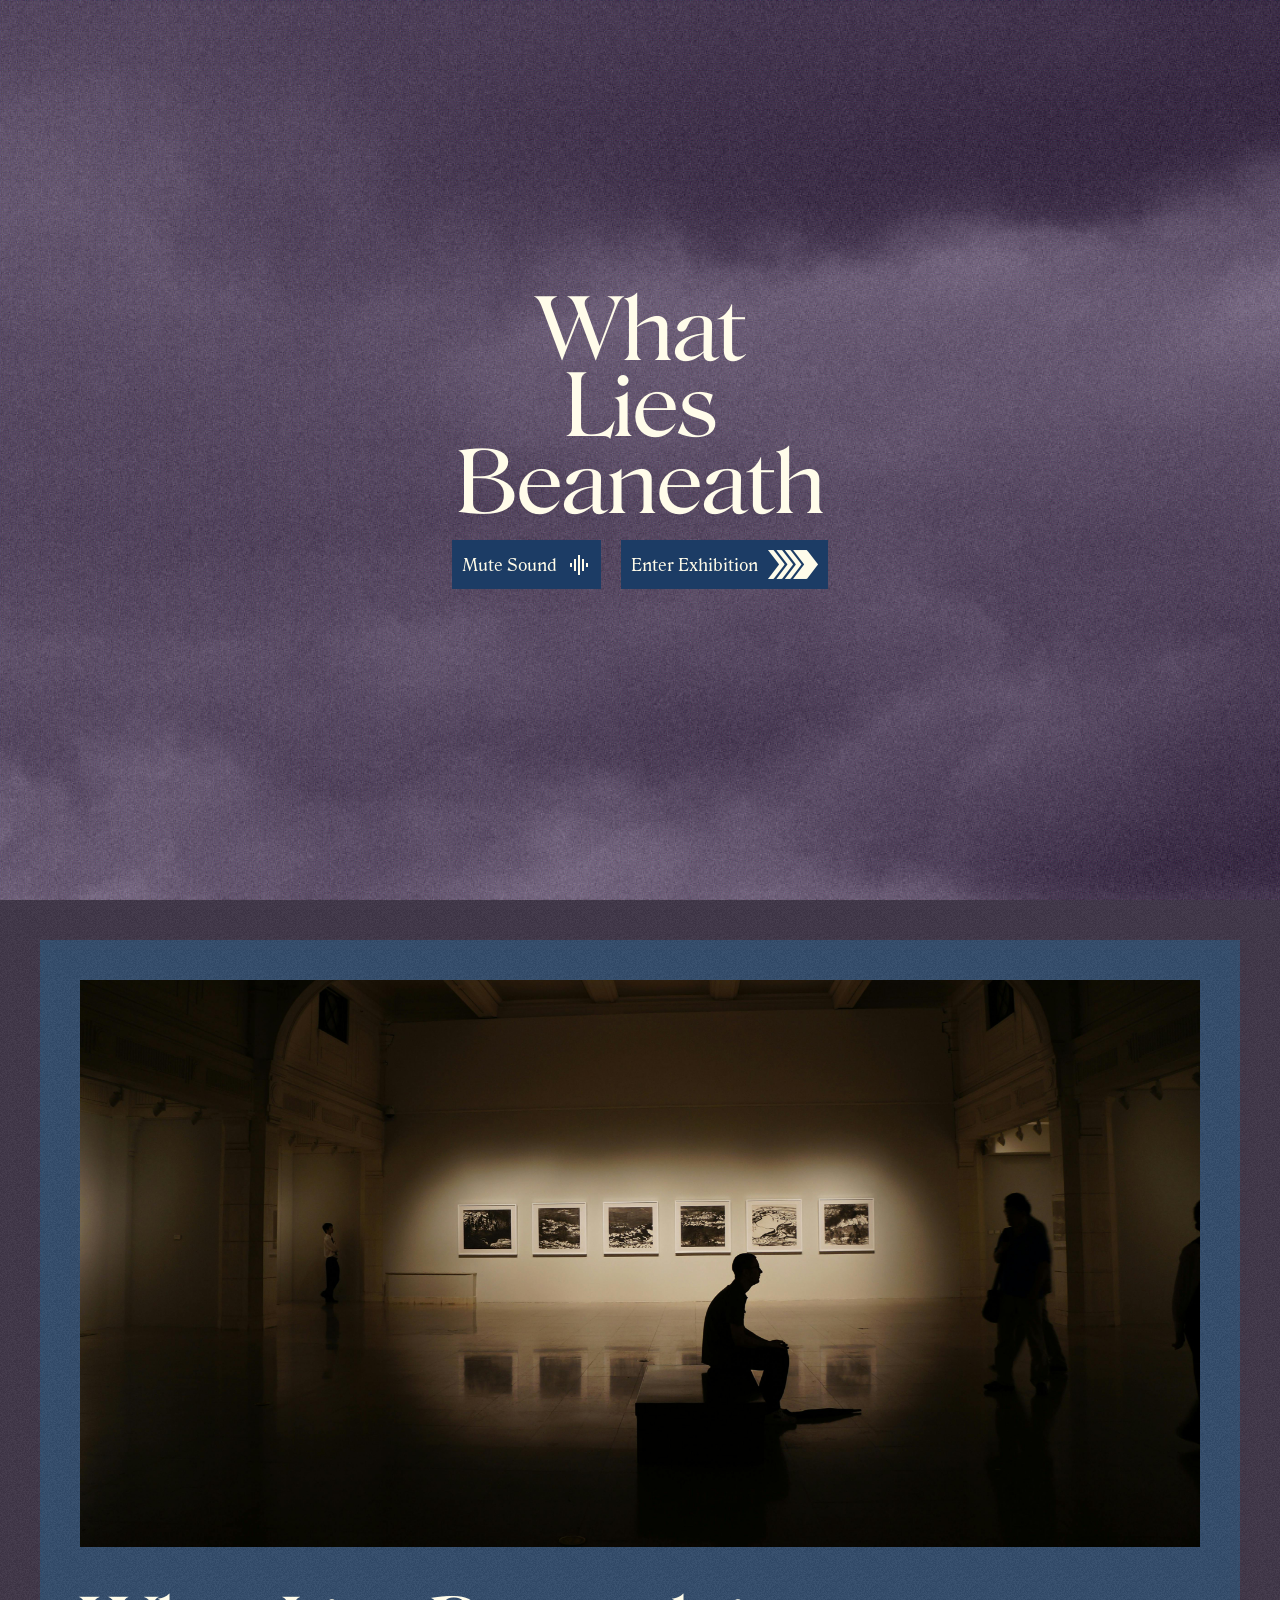
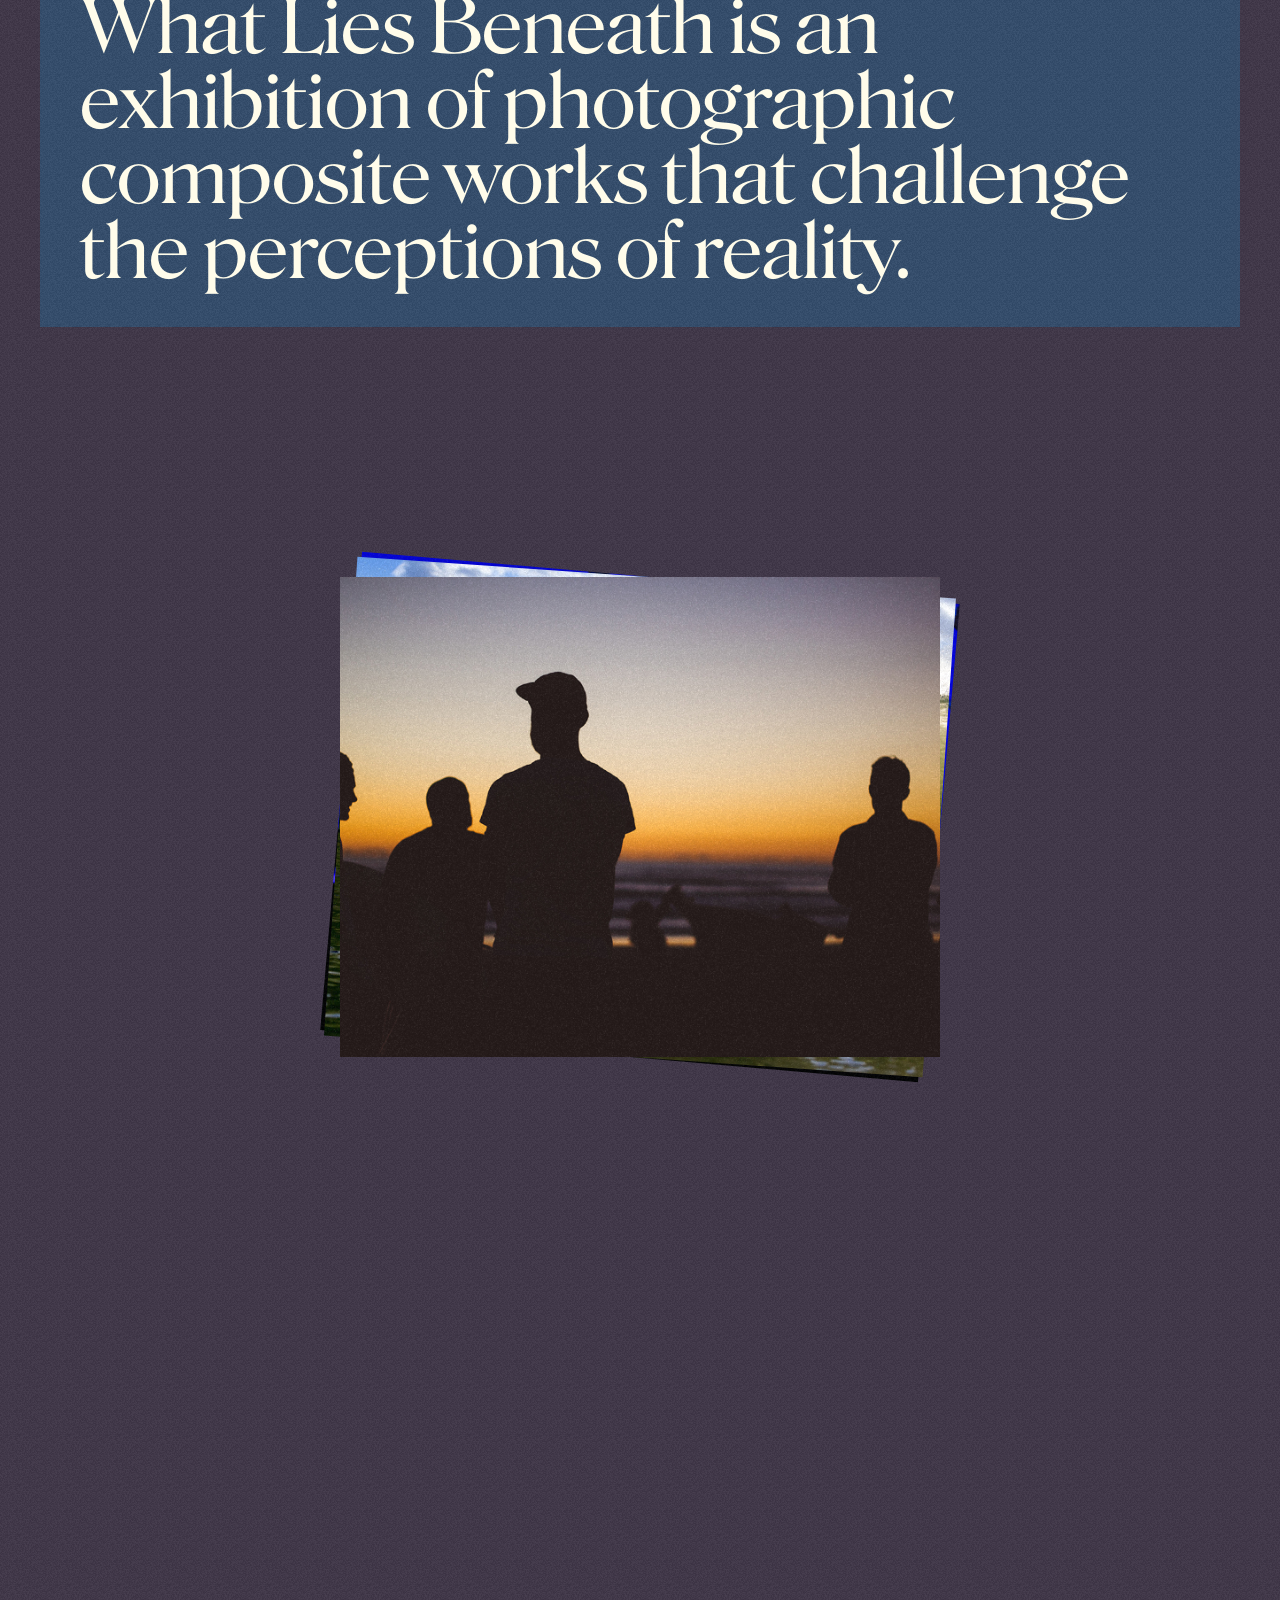
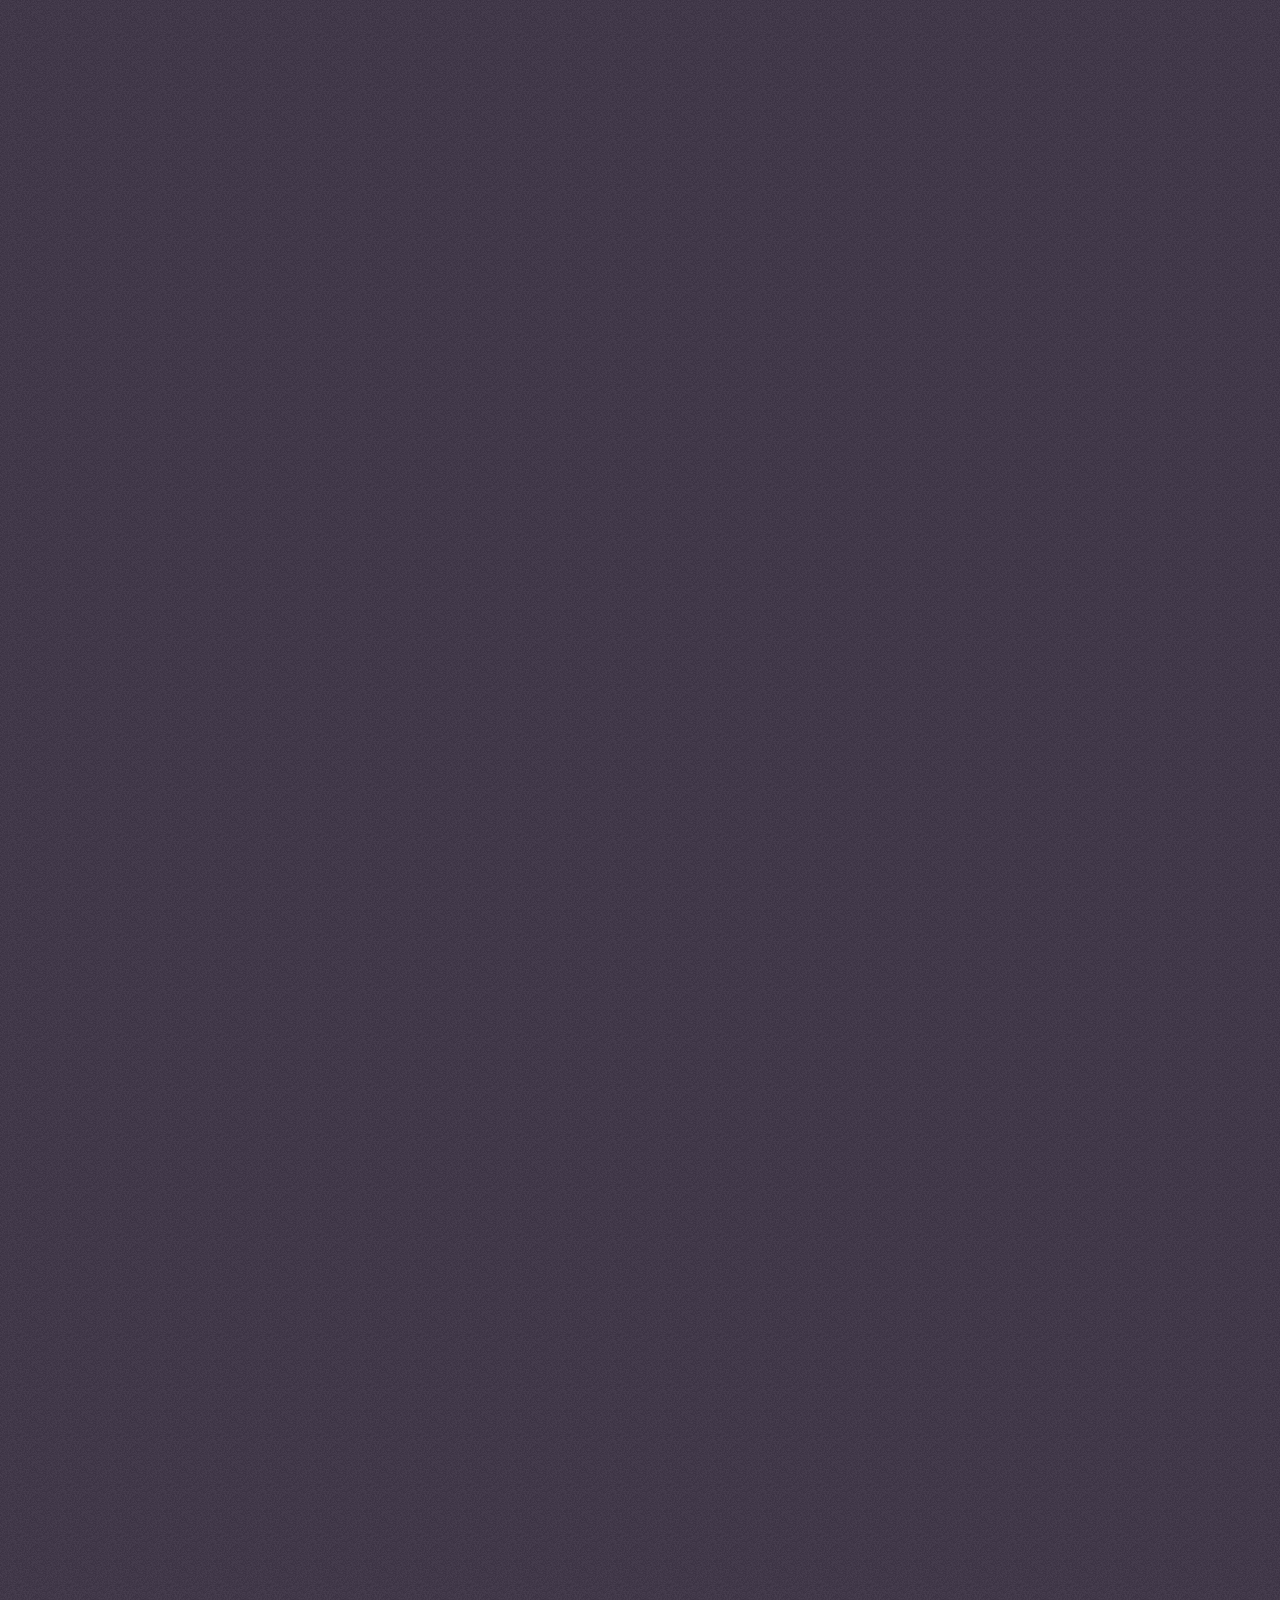
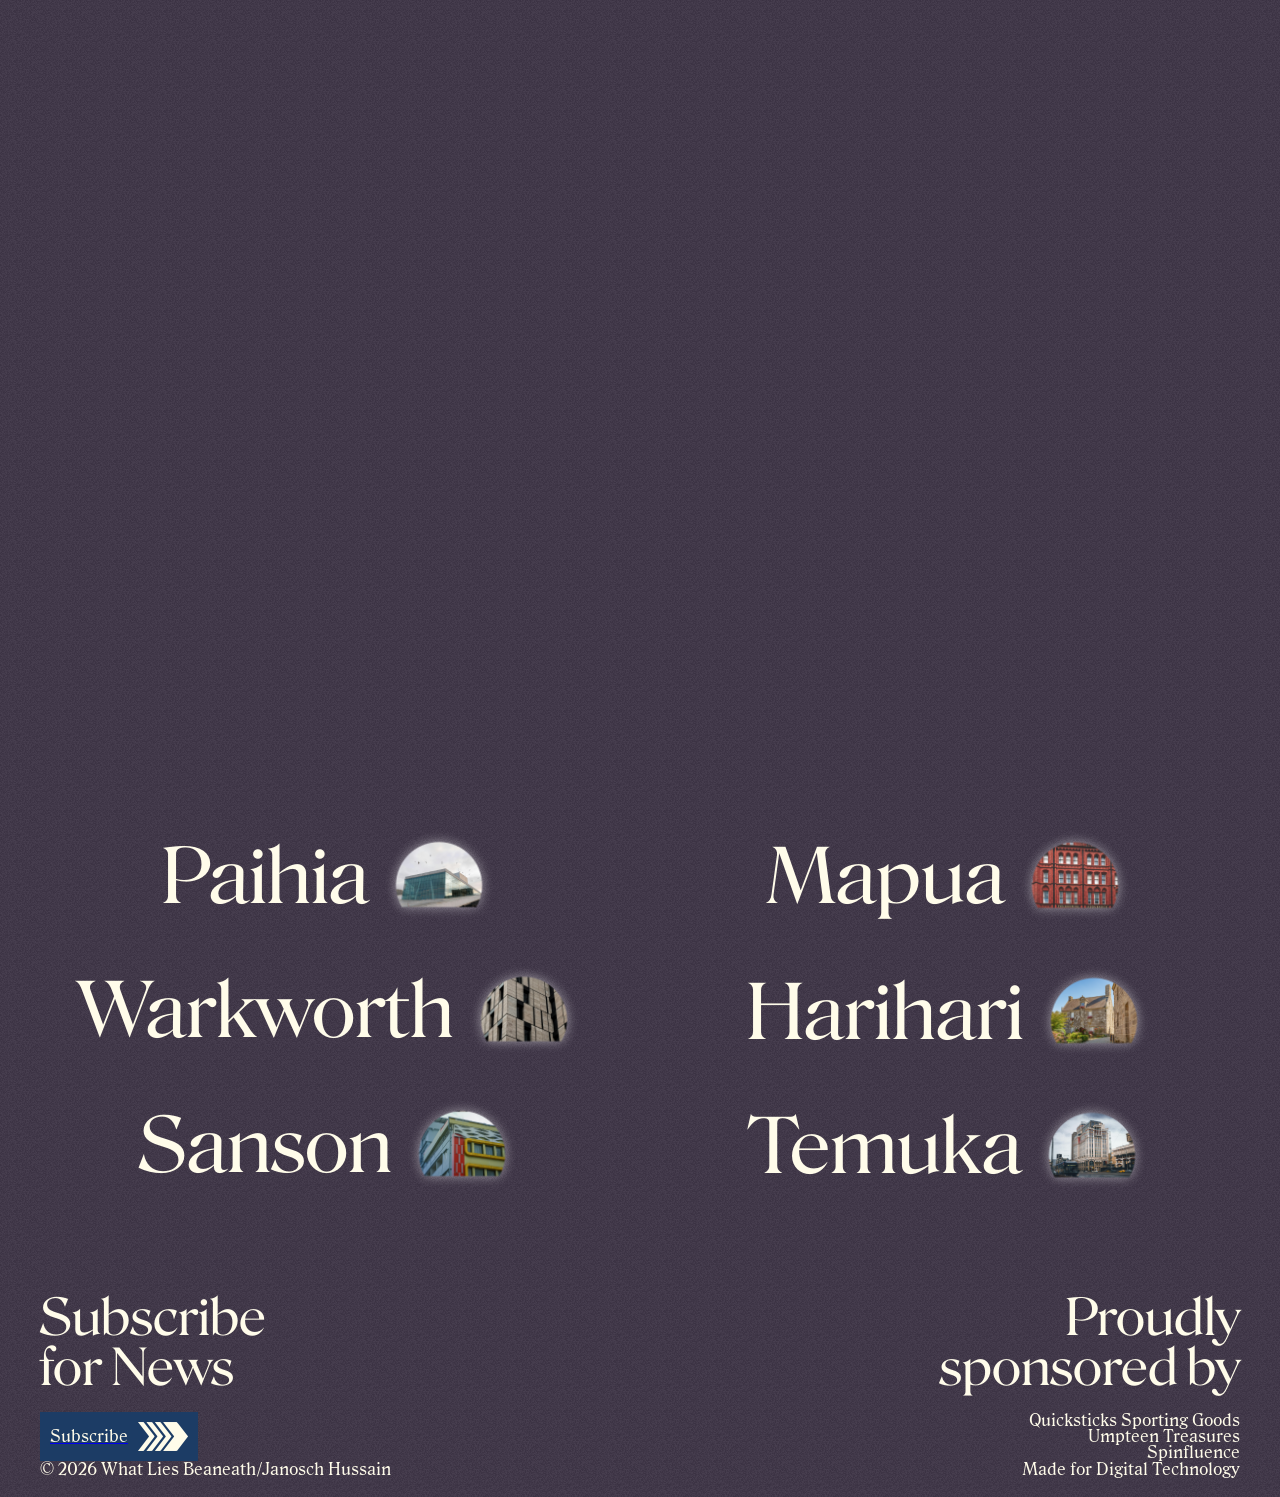
==== commit aee9c387: "added GSAP animations plus worked on more improvements" ====
--- a/index.html
+++ b/index.html
@@ -13,6 +13,7 @@
 
     <body class="no-scroll">
         <audio src="Assets/backgroundMusic.mp3" id="bg-music" loop="loop"></audio>
+        <audio id="click-sound" src="Assets/buttonClick.mp3"></audio>
         <div class="loading" id="loading">
             <h1>
                 What<br>Lies<br>Beaneath
@@ -20,8 +21,10 @@
             <div class="loadingButtons">
                 <button id="mute">
                     <p>Mute Sound</p><img src="Assets/Images/MusicNote.png" alt=""></button>
-                <button id="continue">
-                    <p>Continue</p><img src="Assets/Images/Arrow.png" alt=""></button>
+                <button class="sound-btn" id="continue">
+                    <p>Enter Exhibition</p>
+                    <img src="Assets/Images/Arrow.png" alt="">
+                </button>
             </div>
         </div>
 
@@ -60,7 +63,7 @@
                 <div class="headingThirdRow">
                     <h1>and learn about the</h1>
                 </div>
-                <div class="headingThrthRow">
+                <div class="headingFourthRow">
                     <h1>people</h1>
                     <a href="artists.html"><img src="Assets/Images/artisitForHero.png" alt=""></a>
                     <h1>beneath.</h1>
@@ -204,9 +207,9 @@
             <div class="footerLogoMobile">
                 <img src="Assets/Images/logoWithoutText.png" alt="">
             </div>
-                            <div>
-                    <p>© 2026 What Lies Beaneath/Janosch Hussain</p>
-                </div>
+            <div>
+                <p>© 2026 What Lies Beaneath/Janosch Hussain</p>
+            </div>
         </footer>
 
         <footer class="desktopFooter">
@@ -240,6 +243,8 @@
             </div>
         </footer>
 
+        <script src="GASPanimation/gsap.min.js"></script>
+        <script src="GASPanimation/ScrollTrigger.min.js"></script>
         <script src="js.js"></script>
     </body>
 </html>
--- a/style.css
+++ b/style.css
@@ -262,7 +262,7 @@
 .headingFirstRow,
 .headingSecondRow,
 .headingThirdRow,
-.headingThrthRow {
+.headingFourthRow {
     display: flex;
     flex-direction: row;
     align-items: center;
@@ -273,7 +273,7 @@
 .headingFirstRow img,
 .headingSecondRow img,
 .headingThirdRow img,
-.headingThrthRow img {
+.headingFourthRow img {
     width: 120px;
     height: auto;
 }
@@ -294,7 +294,7 @@
     .headingFirstRow img,
 .headingSecondRow img,
 .headingThirdRow img,
-.headingThrthRow img {
+.headingFourthRow img {
     width: 60px;
     height: auto;
 }
@@ -382,19 +382,17 @@
     height: auto;
     align-items: center;
     justify-content: center;
-width: 100%;
+    margin: 30px;
 }
 
 .footerLogoMobile {
     display: flex;
     justify-content: center;
     align-items: center;
-    width: 100%;
 }
 
 .footerLogoMobile img {
     width: 90%;
-    padding: 20px;
 }
 
 .footerNewsMobile {
@@ -403,8 +401,7 @@
     justify-content: space-between;
     align-items: start;
     padding-bottom: 20px;
-    width: 100%;
-   margin: 20px;
+   width: 100%;
 }
 
 .footerNewsMobile h3 {
@@ -472,12 +469,10 @@
 /* the tall wrapper — gives the scroll its room to work */
 #stack-wrapper {
     height: 400vh;
-    /* 3x screen height, increase to slow the reveal down */
+    /* 4x screen height, increase to slow the reveal down */
     position: relative;
-    overflow-x: hidden;
-}
-
-/* sticks in place while the wrapper scrolls past */
+}
+
 #stack-sticky {
     position: sticky;
     top: 0;
@@ -485,14 +480,14 @@
     display: flex;
     align-items: center;
     justify-content: center;
+    overflow: hidden;
 }
 
 /* the container that holds all three images */
 #stack-inner {
     position: relative;
-    width: 600px;
-    /* adjust to your image size */
-    height: 480px;
+    width: min(600px, 90vw);
+    height: min(480px, 72vw);
     display: flex;
     justify-content: center;
     align-items: center;
@@ -566,7 +561,7 @@
     height: auto;
 }
 
-@media  (max-width: 800px) {
+@media  (max-width: 1000px) {
 .locations {
     flex-direction: column;
 }
@@ -775,4 +770,4 @@
     margin-top: 0;
     -webkit-user-select: none;
 }
-}+}
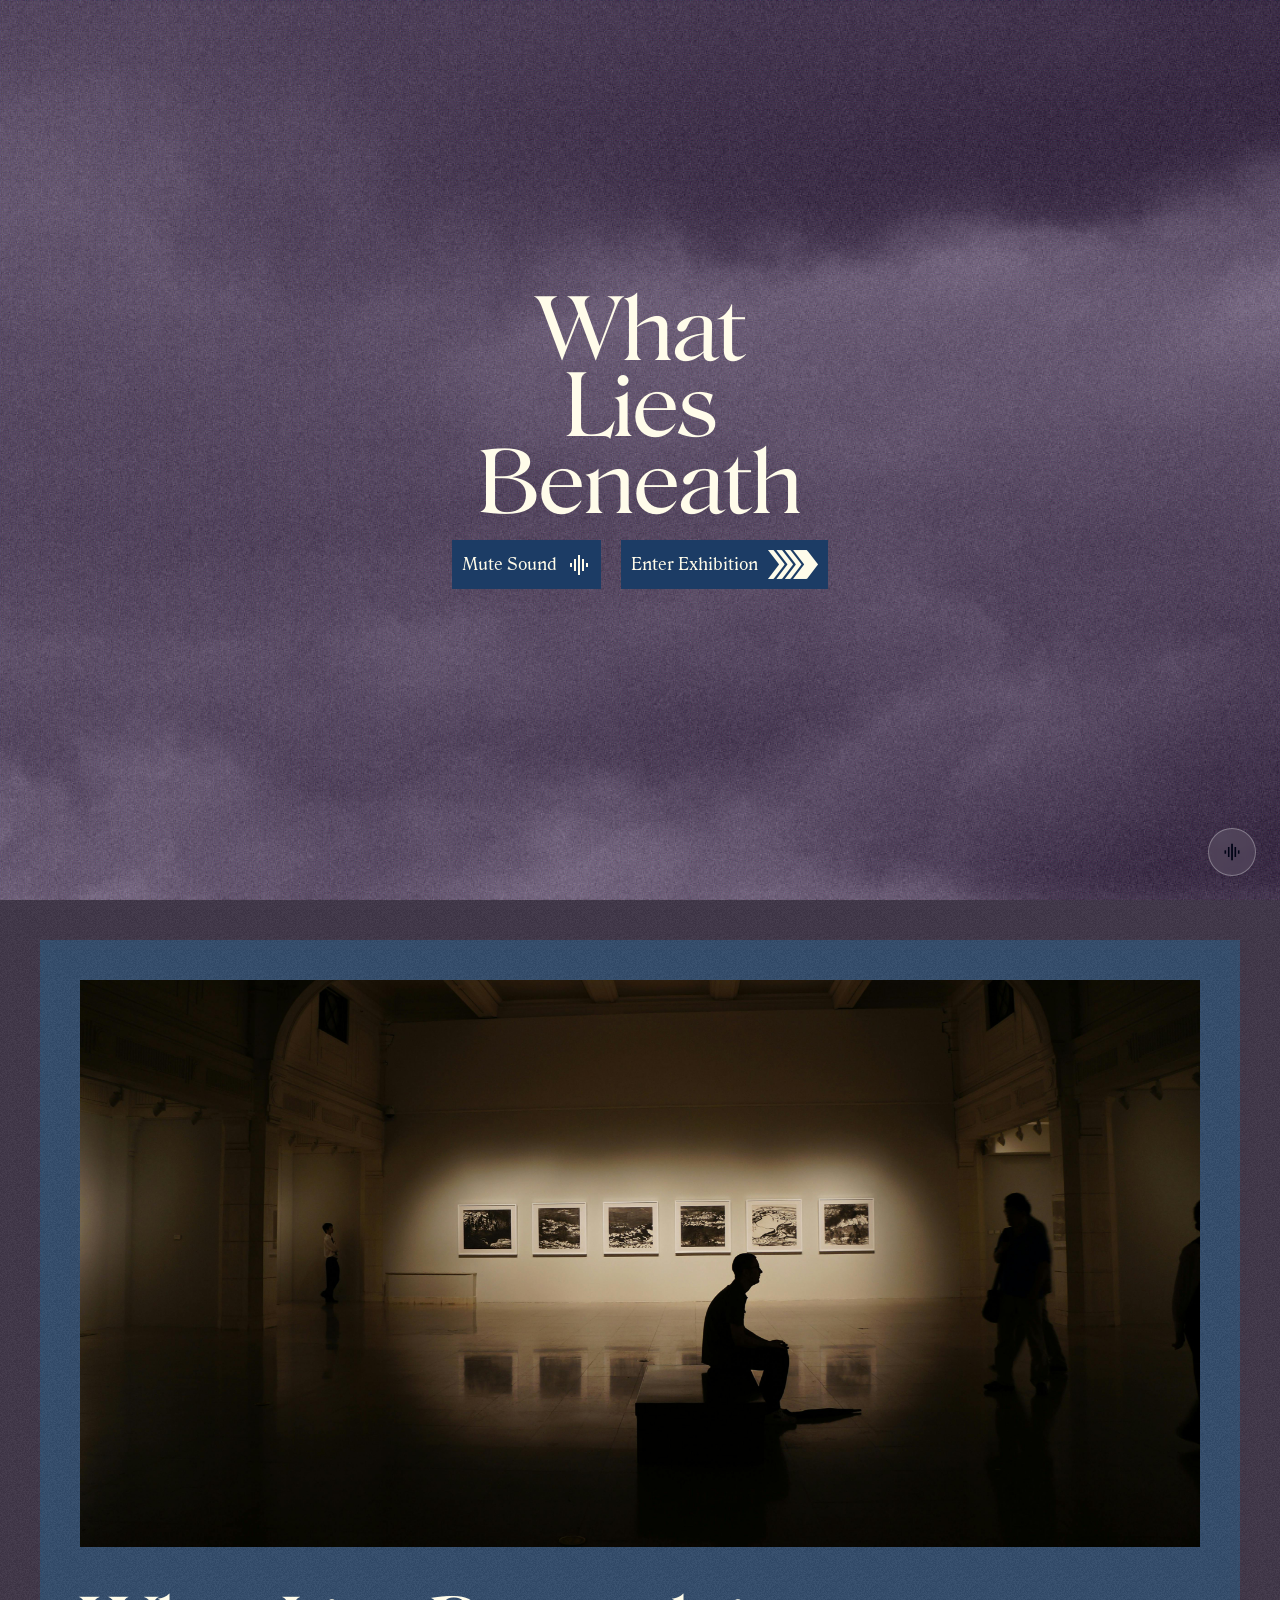
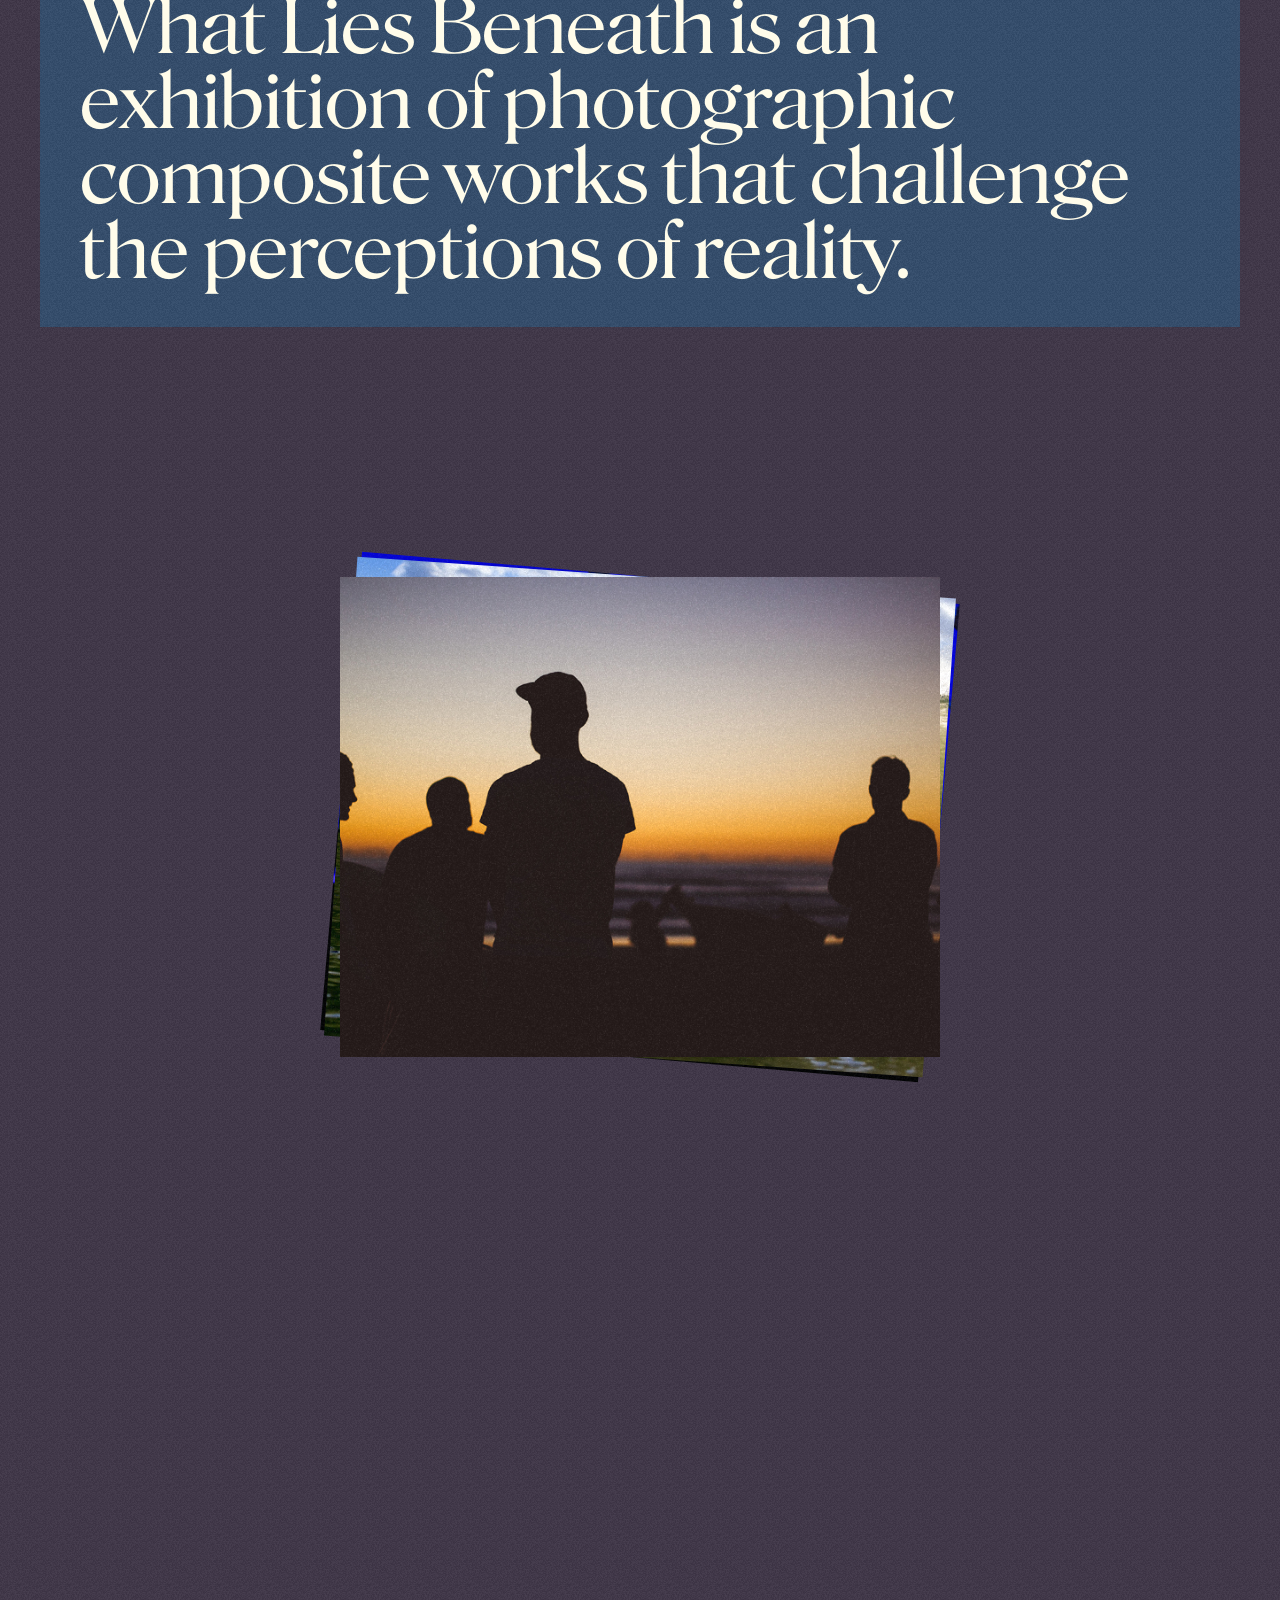
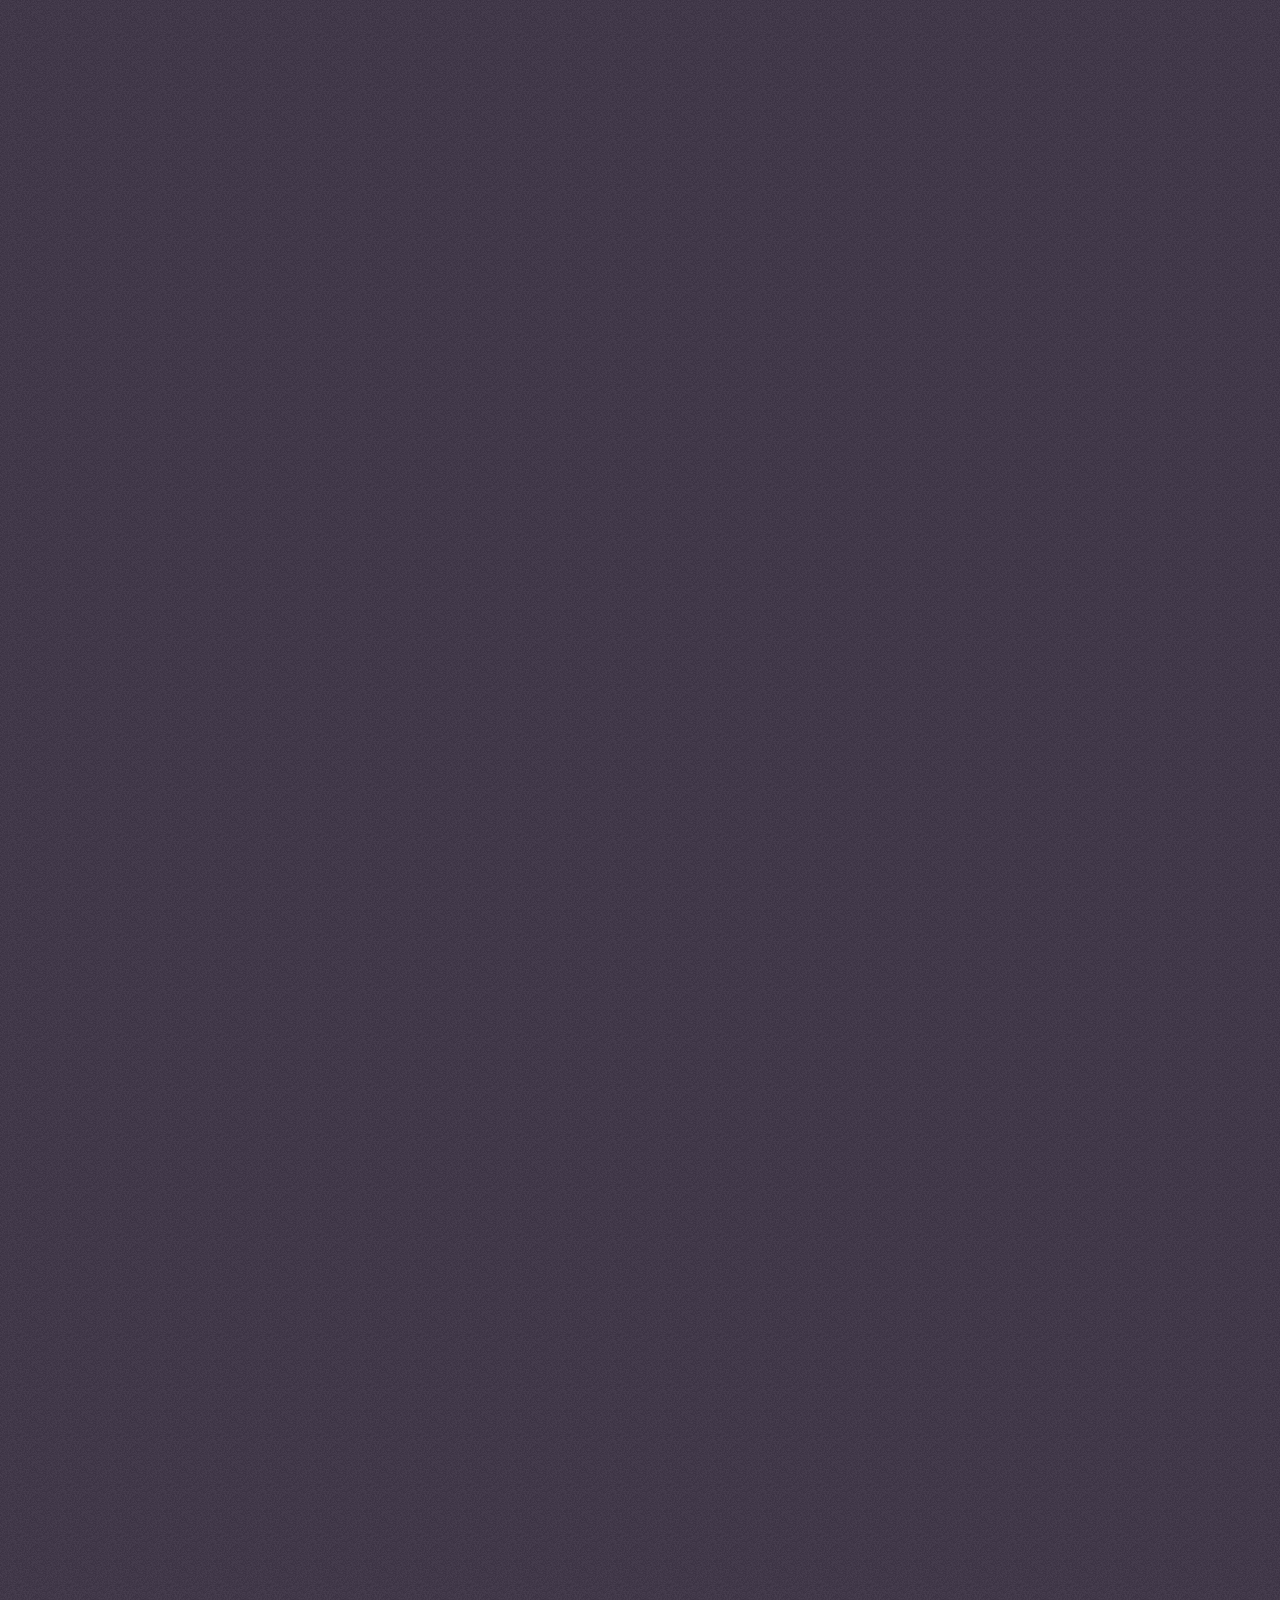
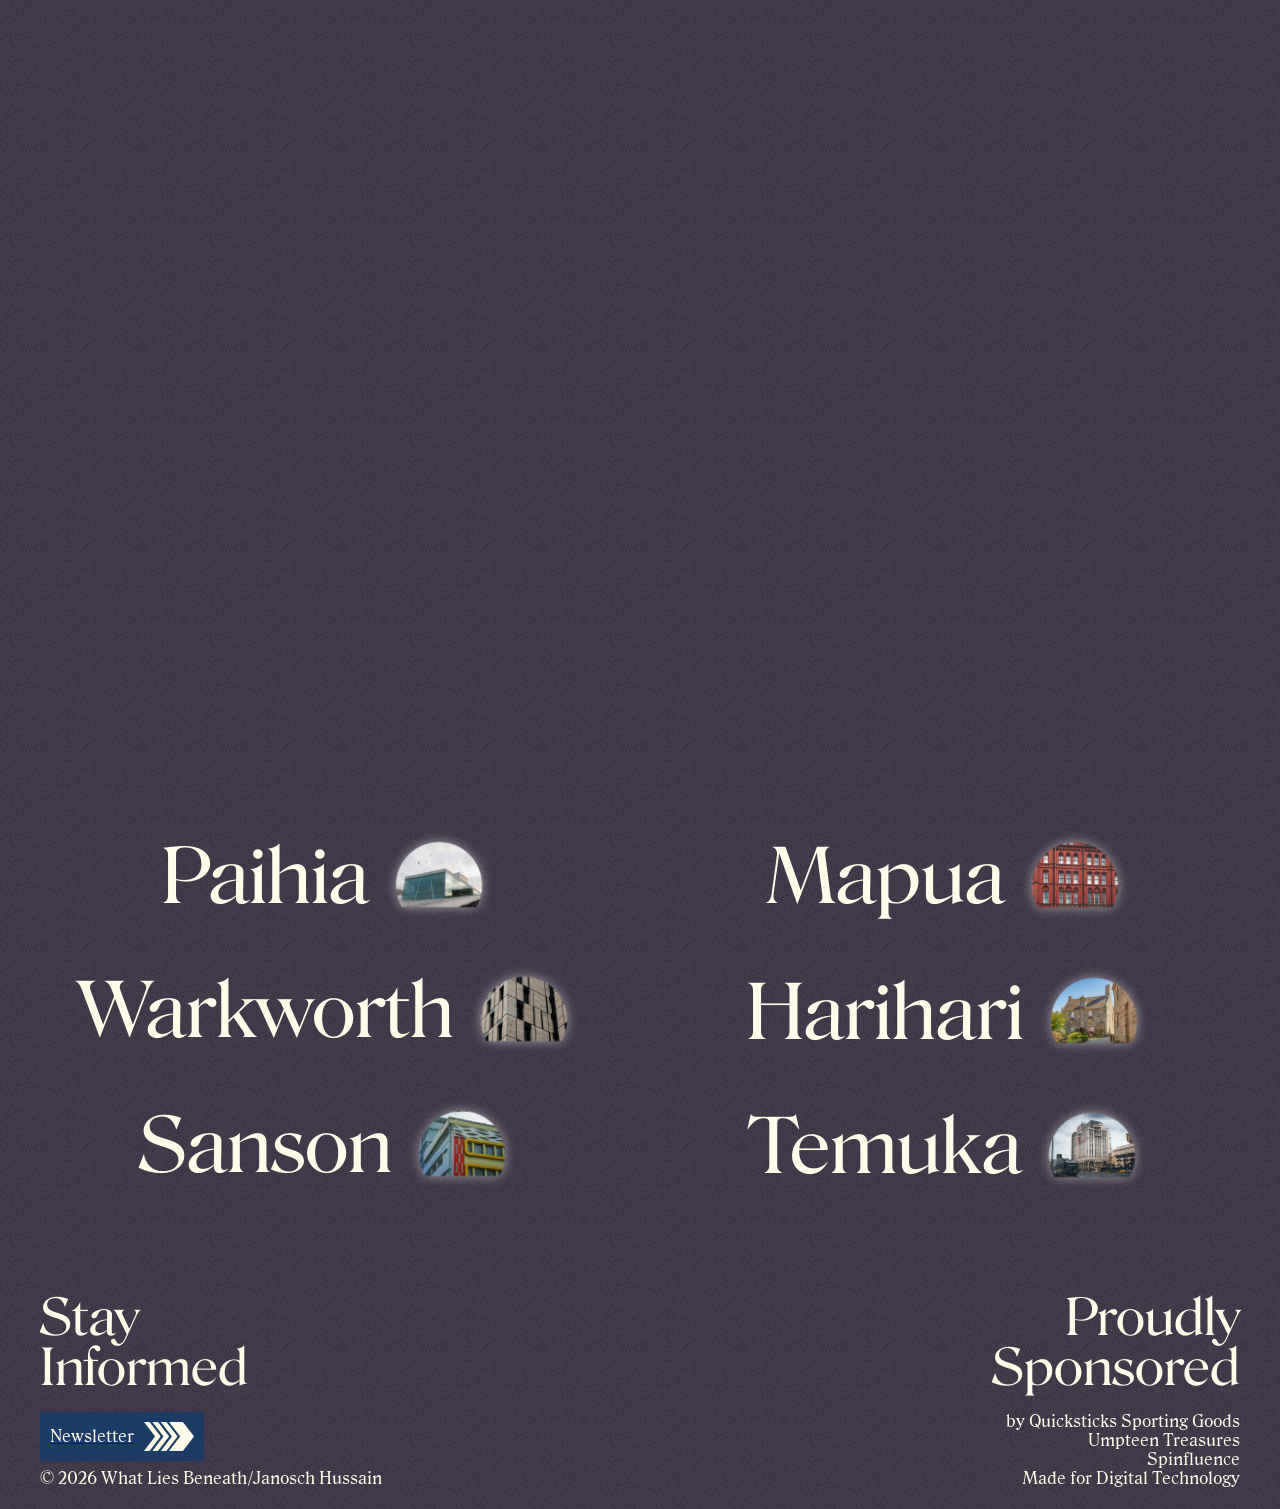
==== commit b61db5f6: "Feedback round 1 All feedback from round 1 is not added" ====
--- a/index.html
+++ b/index.html
@@ -3,7 +3,7 @@
     <head>
         <meta charset="UTF-8">
         <meta name="viewport" content="width=device-width, initial-scale=1.0">
-        <title>What Lies Beaneath</title>
+        <title>What Lies Beneath</title>
         <link rel="stylesheet" href="style.css">
         <link
             rel="shortcut icon"
@@ -16,7 +16,7 @@
         <audio id="click-sound" src="Assets/buttonClick.mp3"></audio>
         <div class="loading" id="loading">
             <h1>
-                What<br>Lies<br>Beaneath
+                What<br>Lies<br>Beneath
             </h1>
             <div class="loadingButtons">
                 <button id="mute">
@@ -28,6 +28,10 @@
             </div>
         </div>
 
+        <button id="floating-mute">
+  <img src="Assets/Images/MusicNote.png" alt="Mute sound" id="floating-mute-icon">
+</button>
+
         <header>
             <div class="nav">
                 <div class="logo">
@@ -43,8 +47,8 @@
                     <a href="artists.html">
                         <p>Artists</p>
                     </a>
-                    <a href="news.html">
-                        <p>News</p>
+                    <a href="newsletter.html">
+                        <p>Newsletter</p>
                     </a>
                 </div>
             </div>
@@ -57,7 +61,7 @@
                 </div>
                 <div class="headingSecondRow">
                     <h1>never miss</h1>
-                    <a href="news.html"><img src="Assets/Images/galleryForHero.png" alt=""></a>
+                    <a href="newsletter.html"><img src="Assets/Images/galleryForHero.png" alt=""></a>
                     <h1>news</h1>
                 </div>
                 <div class="headingThirdRow">
@@ -72,7 +76,8 @@
 
             <div class="heroExtraInfo">
                 <p>Warkworth</p>
-                <p>Until 2ed of June</p>
+                <img src="Assets/Images/ArrowDown.png" alt="" class="scrollArrow">
+                <p>Until 2nd of June</p>
             </div>
         </header>
 
@@ -133,8 +138,8 @@
                 <div class="panel">
                     <p>Leamington
                         <br>
-                        The Artisans Club<br>
-                        6 Rusty Road<br>
+                        Masonic Hall<br>
+                        3 Baxter St<br>
                         Warkworth<br>
                         Monday 8 February to Tuesday 2 March</p>
                 </div>
@@ -183,13 +188,13 @@
             </div>
         </section>
 
-        <footer class="mobileFooter">
-            <div class="footerNewsMobile">
-                <div>
-                    <h3>
-                        Subscribe<br>for News
-                    </h3>
-                    <a href="news.html">
+<footer class="mobileFooter">
+            <div class="footernewsletterMobile">
+                <div>
+                    <h3>
+                        Stay<br>Informed
+                    </h3>
+                    <a href="newsletter.html">
                         <button id="learnMore">
                             <p>Subscribe</p><img src="Assets/Images/Arrow.png" alt=""></button>
                     </a>
@@ -199,7 +204,7 @@
             <div class="footerSponsoredMobile">
                 <div>
                     <h3>
-                        Proudly sponsored by
+                        Proudly<br>Sponsored
                     </h3>
                     <p>Quicksticks Sporting Goods<br>Umpteen Treasures<br>Spinfluence</p>
                 </div>
@@ -207,24 +212,24 @@
             <div class="footerLogoMobile">
                 <img src="Assets/Images/logoWithoutText.png" alt="">
             </div>
-            <div>
-                <p>© 2026 What Lies Beaneath/Janosch Hussain</p>
-            </div>
+                            <div>
+                    <p>© 2026 What Lies Beneath/Janosch Hussain</p>
+                </div>
         </footer>
 
         <footer class="desktopFooter">
-            <div class="footerNews">
-                <div>
-                    <h3>
-                        Subscribe<br>for News
-                    </h3>
-                    <a href="news.html">
+            <div class="footernewsletter">
+                <div>
+                    <h3>
+                        Stay<br>Informed
+                    </h3>
+                    <a href="newsletter.html">
                         <button id="learnMore">
-                            <p>Subscribe</p><img src="Assets/Images/Arrow.png" alt=""></button>
-                    </a>
-                </div>
-                <div>
-                    <p>© 2026 What Lies Beaneath/Janosch Hussain</p>
+                            <p>Newsletter</p><img src="Assets/Images/Arrow.png" alt=""></button>
+                    </a>
+                </div>
+                <div>
+                    <p>© 2026 What Lies Beneath/Janosch Hussain</p>
                 </div>
             </div>
             <div class="footerLogo">
@@ -233,9 +238,9 @@
             <div class="footerSponsored">
                 <div>
                     <h3>
-                        Proudly sponsored by
-                    </h3>
-                    <p>Quicksticks Sporting Goods<br>Umpteen Treasures<br>Spinfluence</p>
+                        Proudly<br>Sponsored
+                    </h3>
+                    <p>by Quicksticks Sporting Goods<br>Umpteen Treasures<br>Spinfluence</p>
                 </div>
                 <div>
                     <p>Made for Digital Technology</p>
--- a/style.css
+++ b/style.css
@@ -59,7 +59,7 @@
     color: #FFFCEA;
     font-size: 16px;
     font-weight: 400;
-    line-height: 1;
+    line-height: 1.2;
 }
 
 @media  (max-width: 800px) {
@@ -84,9 +84,10 @@
     cursor: pointer;
     text-decoration: none;
     color: #FFFCEA;
-}
-
-a button {
+    transition: all 0.5s ease;
+}
+
+a button p {
     text-decoration: none;
 }
 
@@ -96,9 +97,10 @@
 
 button:hover {
     background-color: #2D2037;
-    transition: transform 0.3s ease;
-
-}
+
+}
+
+
 
 .loading {
     z-index: 4;
@@ -135,7 +137,10 @@
 #audio-prompt {
     position: absolute;
     z-index: 5;
-    background-color: #FFFCEA;
+      background: rgba(255, 255, 255, 0.1);
+  border: 1px solid rgba(255, 255, 255, 0.3);
+  backdrop-filter: blur(9px);
+  transition: background 0.2s;
     padding: 40px;
     top: 45%;
     left: 0;
@@ -152,7 +157,7 @@
 }
 
 #audio-prompt p {
-    color: #2D2037;
+    color: #fff;
 }
 
 header {
@@ -167,7 +172,7 @@
     background-size: cover;
 }
 
-.headingNews {
+.headingnewsletter {
     width: 100%;
     height: 100vh;
     display: flex;
@@ -288,6 +293,11 @@
     flex-direction: row;
     align-items: center;
     justify-content: space-between;
+}
+
+.scrollArrow{
+    height: 30px;
+    width: auto;
 }
 
 @media  (max-width: 800px) {
@@ -334,7 +344,7 @@
     width: 100%;
 }
 
-.footerNews {
+.footernewsletter {
     display: flex;
     flex-direction: column;
     justify-content: space-between;
@@ -344,7 +354,7 @@
     width: 33%;
 }
 
-.footerNews h3 {
+.footernewsletter h3 {
     text-align: left;
     padding-bottom: 20px;
 }
@@ -395,7 +405,7 @@
     width: 90%;
 }
 
-.footerNewsMobile {
+.footernewsletterMobile {
     display: flex;
     flex-direction: column;
     justify-content: space-between;
@@ -404,7 +414,7 @@
    width: 100%;
 }
 
-.footerNewsMobile h3 {
+.footernewsletterMobile h3 {
     text-align: left;
     padding-bottom: 20px;
 }
@@ -574,8 +584,21 @@
 
 /* Form */
 
+.newsletterForm {
+    display: flex;
+    flex-direction: row;
+    justify-content: center;
+    align-items: center;
+    margin: 40px;
+}
+
+.newsletterPhoto {
+    width: 40%;
+    padding-right: 40px;
+}
+
 form {
-    width: 75%;
+    width: 60%;
     margin: 25px auto 0;
     color: #fff;
     z-index: 1;
@@ -602,10 +625,10 @@
     padding: 20px 32px;
     outline: none;
     border: 1px solid rgba(0, 0, 0, 0);
-    width: 80%;
-    color: #000000;
+    color: #fdfbfb;
     font-size: 0.9em;
     background-color: #1C3C65;
+    width: 94%;
 }
 
 form input[type="submit"] {
@@ -619,7 +642,7 @@
     cursor: pointer;
     text-decoration: none;
     color: #FFFCEA;
-    width: 200px;
+    width: 100%;
     border-radius: 0px;
 }
 
@@ -657,6 +680,7 @@
 .imgcontainer {
     position: relative;
     width: 50%;
+    max-width: 600px;
 }
 
 /* Next and previous buttons */
@@ -697,7 +721,6 @@
 }
 .imageGallery {
     width: 100%;
-    max-width: 1280px;
     display: flex;
     align-items: center;
     justify-content: center;
@@ -709,14 +732,36 @@
     display: flex;
     flex-direction: row;
     justify-content: space-between;
-    align-items: baseline;
+    align-items:end;
     margin-top: 60px;
     margin-bottom: 60px;
     margin-left: 40px;
     margin-right: 40px;
 }
 
-.exhibitionImageRight img {
+.exhibitionTextRight p {
+    padding-bottom: 10px;
+}
+
+.artCreatedBy {
+    display: flex;
+    flex-direction: row;
+}
+
+.artCreatedBy img {
+width: 40px;
+height: 30px;
+padding-left: 20px;
+}
+
+.exhibitionTextRight {
+    display: flex;
+    flex-direction: column;
+    align-items: baseline;
+    justify-content: left;
+}
+
+.exhibitionImgRight {
     width: 45%;
     padding-left: 20px;
 }
@@ -725,16 +770,38 @@
     display: flex;
     flex-direction: row;
     justify-content: space-between;
-    align-items: baseline;
+    align-items: end;
     margin-top: 60px;
     margin-bottom: 60px;
     margin-left: 40px;
     margin-right: 40px;
 }
 
-.exhibitionImageLeft img {
+.exhibitionTextLeft p {
+    padding-bottom: 10px;
+}
+
+.artCreatedBy {
+    display: flex;
+    flex-direction: row;
+}
+
+.artCreatedBy img {
+width: 40px;
+height: 30px;
+padding-left: 20px;
+}
+
+.exhibitionTextLeft {
+    display: flex;
+    flex-direction: column;
+    align-items: baseline;
+    justify-content: right;
+}
+
+.exhibitionImgLeft {
     width: 45%;
-    padding-right: 20px;
+    padding-left: 20px;
 }
 
 @media  (max-width: 800px) {
@@ -771,3 +838,33 @@
     -webkit-user-select: none;
 }
 }
+
+
+#floating-mute {
+  position: fixed;
+  bottom: 1.5rem;
+  right: 1.5rem;
+  z-index: 99; /* below the loading screen */
+  background: rgba(255, 255, 255, 0.1);
+  border: 1px solid rgba(255, 255, 255, 0.3);
+  border-radius: 50%;
+  width: 48px;
+  height: 48px;
+  display: flex;
+  align-items: center;
+  justify-content: center;
+  cursor: pointer;
+  backdrop-filter: blur(4px);
+  transition: background 0.2s;
+}
+
+#floating-mute:hover {
+  background: rgba(255, 255, 255, 0.2);
+}
+
+#floating-mute img {
+  width: 20px;
+  height: 20px;
+  filter: invert(1);
+  padding-left: 0px;
+}
